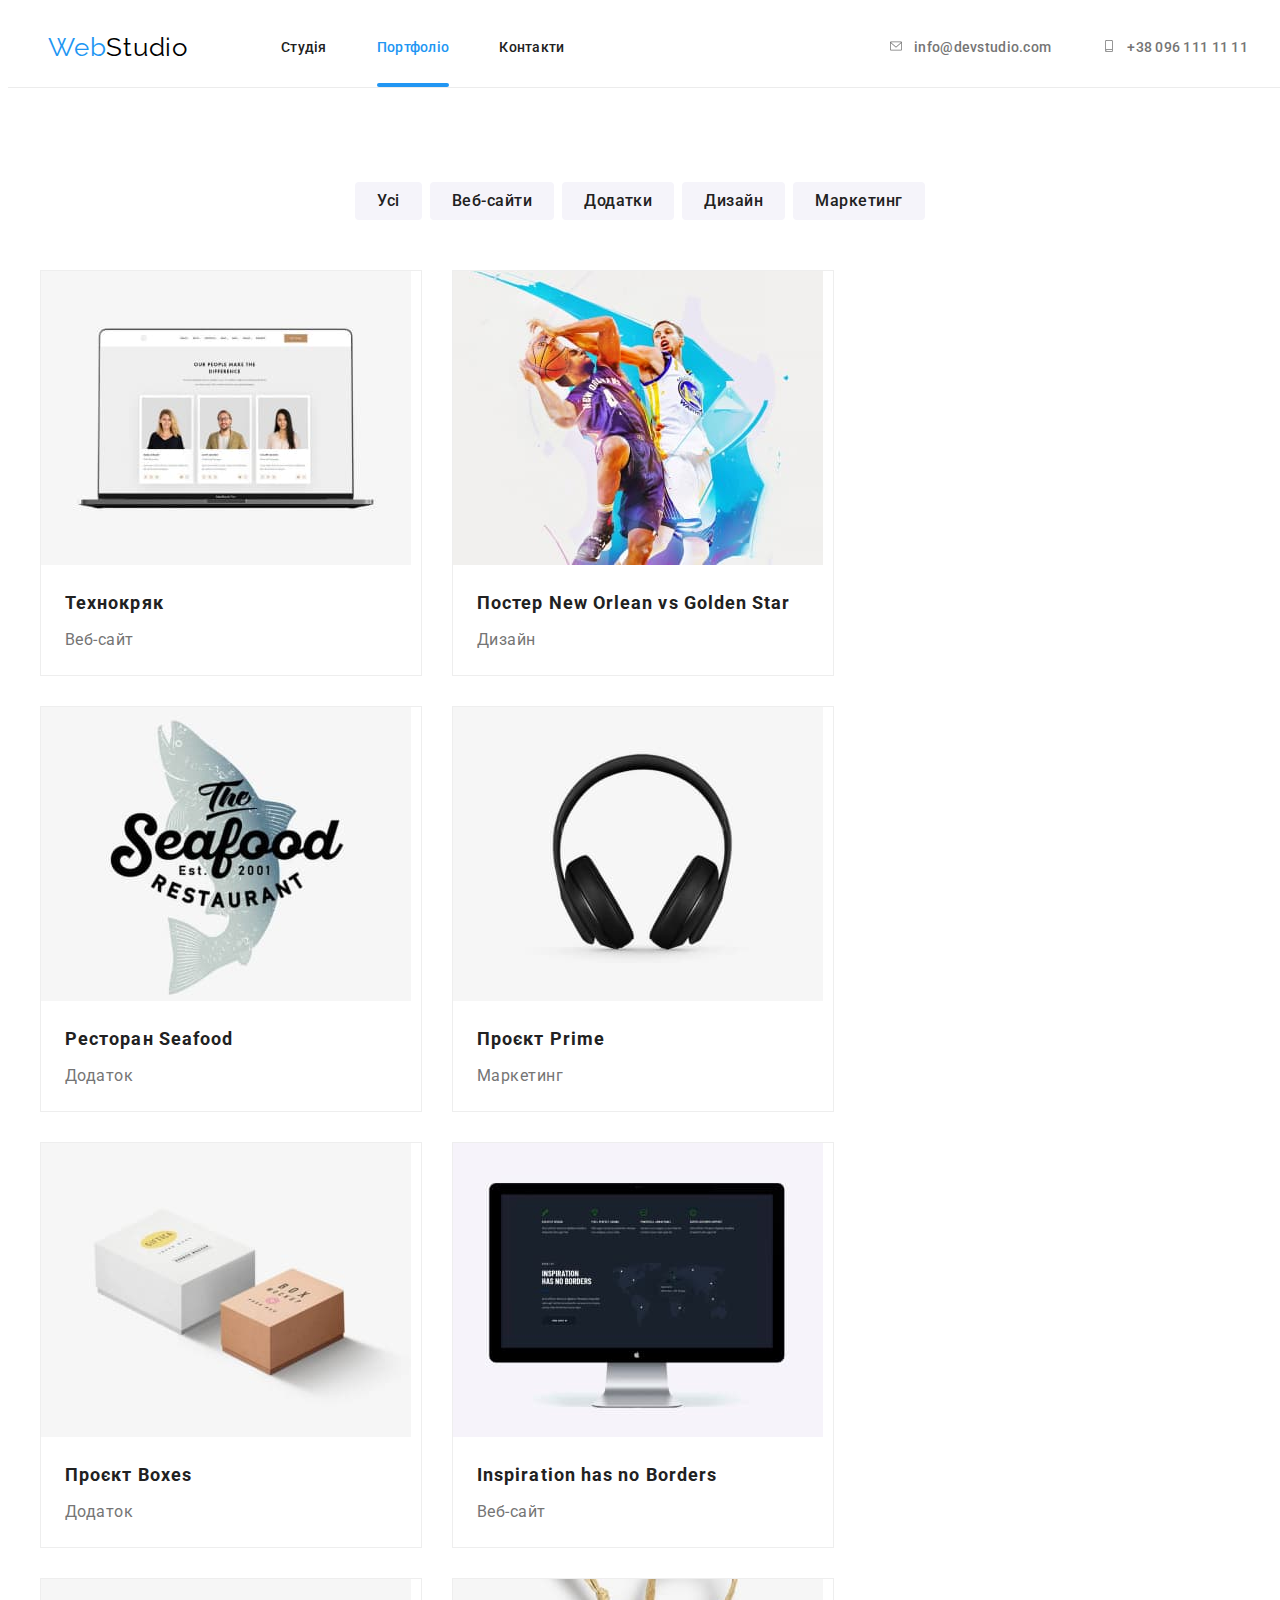
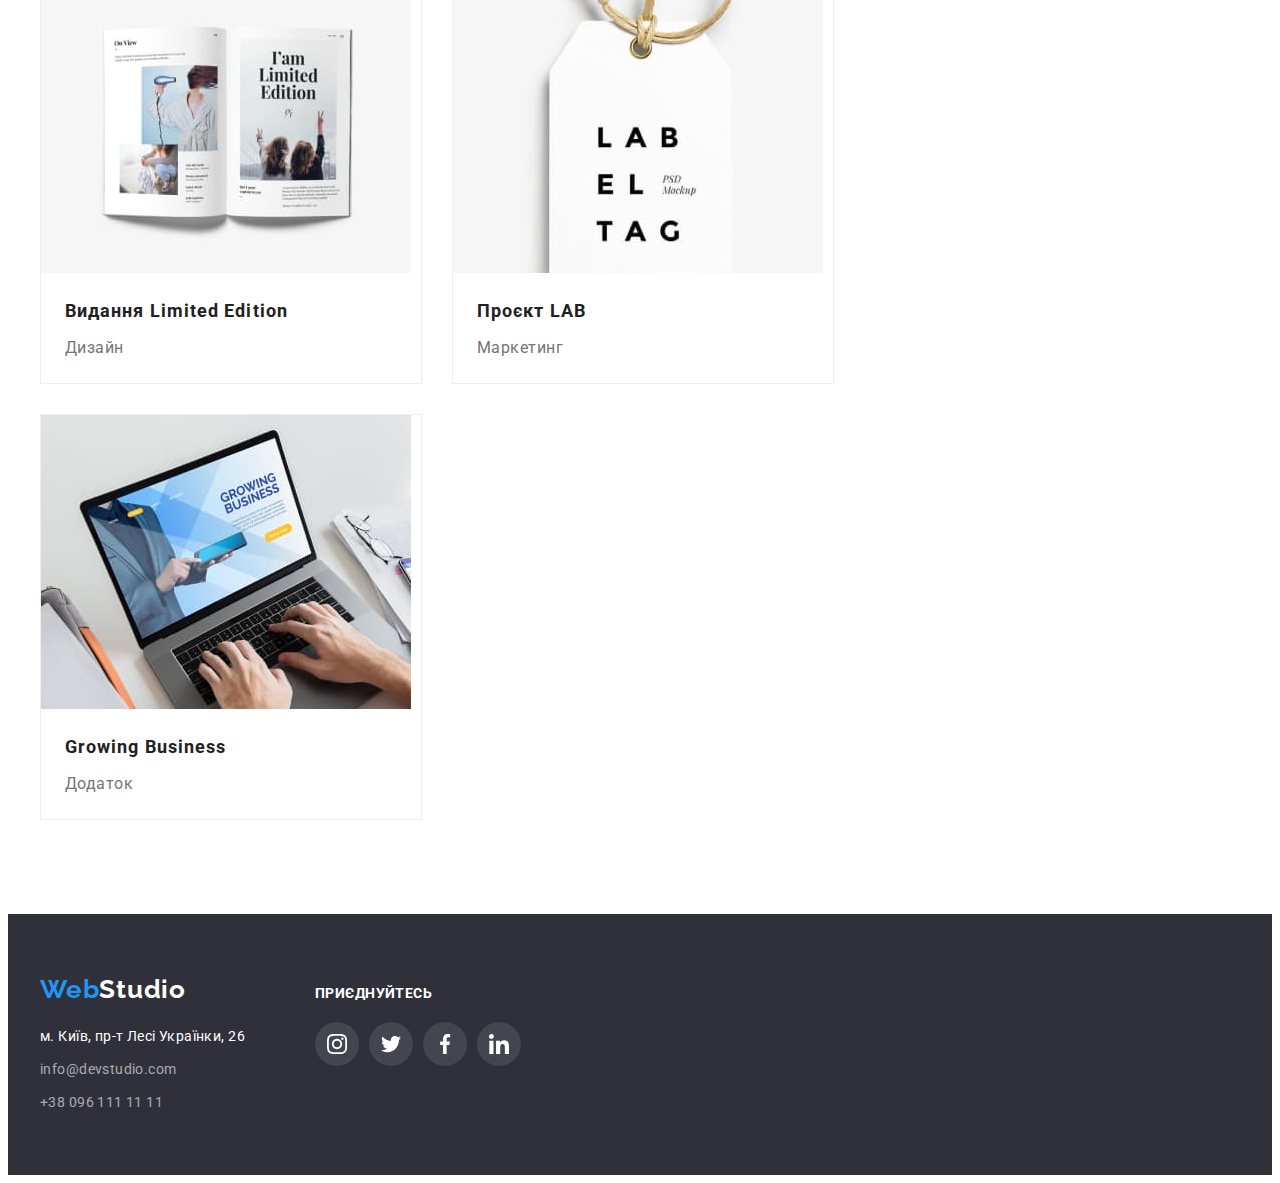
==== portfolio.html @ 9dd2e2a1 "add source" ====
<!DOCTYPE html>
<html lang="uk">

<head>
    <meta charset="UTF-8">
    <meta http-equiv="X-UA-Compatible" content="IE=edge">
    <meta name="viewport" content="width=device-width, initial-scale=1.0">
    <title>WebStudio</title>
    <link rel="preconnect" href="https://fonts.googleapis.com">
    <link rel="preconnect" href="https://fonts.gstatic.com" crossorigin>
    <link
        href="https://fonts.googleapis.com/css2?family=Raleway:wght@700;900&family=Roboto:wght@400;500;700;900&display=swap"
        rel="stylesheet">
    <link rel="stylesheet" href="https://cdnjs.cloudflare.com/ajax/libs/modern-normalize/1.1.0/modern-normalize.min.css"
        integrity="sha512-wpPYUAdjBVSE4KJnH1VR1HeZfpl1ub8YT/NKx4PuQ5NmX2tKuGu6U/JRp5y+Y8XG2tV+wKQpNHVUX03MfMFn9Q=="
        crossorigin="anonymous" referrerpolicy="no-referrer">
    <link rel="stylesheet" href="./css/styles.css">
</head>

<body>
    <header class="header">
        <div class="container header-container">
            <nav class="header-nav">
                <a class="header-logo" href="./index.html"><span class="web-logo">Web</span>Studio</a>
                <ul class="header-list">
                    <li class="header-item list">
                        <a class="header-link" href="./index.html">Студія</a>
                    </li>
                    <li class="header-item list">
                        <a class="header-link current" href="./portfolio.html">Портфоліо</a>
                    </li>
                    <li class="header-item list">
                        <a class="header-link" href="">Контакти</a>
                    </li>
                </ul>
            </nav>
            <ul class="header-list header-connect">
                <li class="header-item list">
                    <a class="header-contact" href="mailto:info@devstudio.com"><svg class="header-icon" width="16"
                            height="12">
                            <use href="./images/icons.svg#envelope"></use>
                        </svg>info@devstudio.com</a>
                </li>
                <li class="header-item list">
                    <a class="header-contact" href="tel:+380961111111"><svg class="header-icon" width="16" height="12">
                            <use href="./images/icons.svg#smartphone"></use>
                        </svg>+38 096 111 11 11</a>
                </li>
            </ul>
        </div>
    </header>
    <main class="main">
        <section class="filter section">
            <div class="container">
                <h1 class="galery-title">Галерея наших проектів</h1>
                <ul class="filter-list">
                    <li class="filter-item list">
                        <button class="filter-btn" type="button">Усі</button>
                    </li>
                    <li class="filter-item list">
                        <button class="filter-btn" type="button">Веб-сайти</button>
                    </li>
                    <li class="filter-item list">
                        <button class="filter-btn" type="button">Додатки</button>
                    </li>
                    <li class="filter-item list">
                        <button class="filter-btn" type="button">Дизайн</button>
                    </li>
                    <li class="filter-item list">
                        <button class="filter-btn" type="button">Маркетинг</button>
                    </li>
                </ul>
                <ul class="galery-list section-gap">
                    <li class="galery-item list">
                        <a href="" class="galary-link">
                            <div class="galary-text-wrap">
                                <img src="./images/tehno.jpg" alt="Сайт технокряк" width="370" height="294">
                                <p class="galery-text">
                                    Ресурс пропонує комплексні пропозиції з різним рівнем функціоналу та сервісів. Все
                                    це
                                    дозволить відвідувачу отримати
                                    вичерпні відомості про компанію чи приватну особу.
                                </p>
                            </div>
                            <div class="card-padding">
                                <h2 class="galery-card">Технокряк</h2>
                                <p class="galery-tittle">Веб-сайт</p>
                            </div>
                        </a>
                    </li>
                    <li class="galery-item list">
                        <a href="" class="galary-link">
                            <div class="galary-text-wrap">
                                <img src="./images/poster.jpg" alt="Дизайн постер" width="370" height="294">
                                <p class="galery-text">
                                    Ресурс пропонує комплексні пропозиції з різним рівнем функціоналу та сервісів. Все
                                    це
                                    дозволить відвідувачу отримати
                                    вичерпні відомості про компанію чи приватну особу.
                                </p>
                            </div>
                            <div class="card-padding">
                                <h2 class="galery-card">Постер New Orlean vs Golden Star</h2>
                                <p class="galery-tittle">Дизайн</p>
                            </div>
                        </a>
                    </li>
                    <li class="galery-item list">
                        <a href="" class="galary-link">
                            <div class="galary-text-wrap">
                                <img src="./images/restoran.jpg" alt="Додаток Ресторан" width="370" height="294">
                                <p class="galery-text">
                                    Ресурс пропонує комплексні пропозиції з різним рівнем функціоналу та сервісів. Все
                                    це
                                    дозволить відвідувачу отримати
                                    вичерпні відомості про компанію чи приватну особу.
                                </p>
                            </div>
                            <div class="card-padding">
                                <h2 class="galery-card">Ресторан Seafood</h2>
                                <p class="galery-tittle">Додаток</p>
                            </div>
                        </a>
                    </li>
                    <li class="galery-item list">
                        <a href="" class="galary-link">
                            <div class="galary-text-wrap">
                                <img src="./images/prime.jpg" alt="Маркетинг прайм" width="370" height="294">
                                <p class="galery-text">
                                    Ресурс пропонує комплексні пропозиції з різним рівнем функціоналу та сервісів. Все
                                    це
                                    дозволить відвідувачу отримати
                                    вичерпні відомості про компанію чи приватну особу.
                                </p>
                            </div>
                            <div class="card-padding">
                                <h2 class="galery-card">Проєкт Prime</h2>
                                <p class="galery-tittle">Маркетинг</p>
                            </div>
                        </a>
                    </li>
                    <li class="galery-item list">
                        <a href="" class="galary-link">
                            <div class="galary-text-wrap">
                                <img src="./images/boxes.jpg" alt="Додаток Бокс" width="370" height="294">
                                <p class="galery-text">
                                    Ресурс пропонує комплексні пропозиції з різним рівнем функціоналу та сервісів. Все
                                    це
                                    дозволить відвідувачу отримати
                                    вичерпні відомості про компанію чи приватну особу.
                                </p>
                            </div>
                            <div class="card-padding">
                                <h2 class="galery-card">Проєкт Boxes</h2>
                                <p class="galery-tittle">Додаток</p>
                            </div>
                        </a>
                    </li>
                    <li class="galery-item list">
                        <a href="" class="galary-link">
                            <div class="galary-text-wrap">
                                <img src="./images/inspiration.jpg" alt="Сайт без меж" width="370" height="294">
                                <p class="galery-text">
                                    Ресурс пропонує комплексні пропозиції з різним рівнем функціоналу та сервісів. Все
                                    це
                                    дозволить відвідувачу отримати
                                    вичерпні відомості про компанію чи приватну особу.
                                </p>
                            </div>
                            <div class="card-padding">
                                <h2 class="galery-card">Inspiration has no Borders</h2>
                                <p class="galery-tittle">Веб-сайт</p>
                            </div>
                        </a>
                    </li>
                    <li class="galery-item list">
                        <a href="" class="galary-link">
                            <div class="galary-text-wrap">
                                <img src="./images/limited.jpg" alt="Дизайн видання обмежена колекція" width="370"
                                    height="294">
                                <p class="galery-text">
                                    Ресурс пропонує комплексні пропозиції з різним рівнем функціоналу та сервісів. Все
                                    це
                                    дозволить відвідувачу отримати
                                    вичерпні відомості про компанію чи приватну особу.
                                </p>
                            </div>
                            <div class="card-padding">
                                <h2 class="galery-card">Видання Limited Edition</h2>
                                <p class="galery-tittle">Дизайн</p>
                            </div>
                        </a>
                    </li>
                    <li class="galery-item list">
                        <a href="" class="galary-link">
                            <div class="galary-text-wrap">
                                <img src="./images/lab.jpg" alt="Маркетинг прроекту ЛАБ" width="370" height="294">
                                <p class="galery-text">
                                    Ресурс пропонує комплексні пропозиції з різним рівнем функціоналу та сервісів. Все
                                    це
                                    дозволить відвідувачу отримати
                                    вичерпні відомості про компанію чи приватну особу.
                                </p>
                            </div>
                            <div class="card-padding">
                                <h2 class="galery-card">Проєкт LAB</h2>
                                <p class="galery-tittle">Маркетинг</p>
                            </div>
                        </a>
                    </li>
                    <li class="galery-item list">
                        <a href="" class="galary-link">
                            <div class="galary-text-wrap">
                                <img src="./images/business.jpg" alt="Бізнес додаток" width="370" height="294">
                                <p class="galery-text">
                                    Ресурс пропонує комплексні пропозиції з різним рівнем функціоналу та сервісів. Все
                                    це
                                    дозволить відвідувачу отримати
                                    вичерпні відомості про компанію чи приватну особу.
                                </p>
                            </div>
                            <div class="card-padding">
                                <h2 class="galery-card">Growing Business</h2>
                                <p class="galery-tittle">Додаток</p>
                            </div>
                        </a>
                    </li>
                </ul>
            </div>
        </section>
    </main>
    <footer class="footer">
        <div class="footer-container container">
            <div class="footer-adress-container">
                <a class="footer-logo" href="./index.html"><span class="web-logo">Web</span>Studio</a>
                <address class="footer-address">
                    <ul class="footer-list">
                        <li class="footer-item list">
                            <a class="footer-link" href="https://goo.gl/maps/CPtrU1FHBa2aNyZL9" target="_blank"
                                rel="noopener noreferrer nofollow">м. Київ, пр-т Лесі Українки, 26</a>
                        </li>
                        <li class="footer-item list">
                            <a class="footer-contact" href="mailto:info@devstudio.com">info@devstudio.com</a>
                        </li>
                        <li class="footer-item list">
                            <a class="footer-contact" href="tel:+380961111111">+38 096 111 11 11</a>
                        </li>
                    </ul>
                </address>
            </div>
            <div class="footer-social">
                <h3 class="footer-social-tittle">Приєднуйтесь</h3>
                <ul class="footer-social-list">
                    <li class="footer-social-item list">
                        <a class="footer-social-link" href="" target="_blank" rel="noopener noreferrer nofollow">
                            <svg class="footer-social-icon" width="20" height="20">
                                <use href="./images/icons.svg#instagram"></use>
                            </svg></a>
                    </li>
                    <li class="footer-social-item list">
                        <a class="footer-social-link" href="" target="_blank" rel="noopener noreferrer nofollow">
                            <svg class="footer-social-icon" width="20" height="20">
                                <use href="./images/icons.svg#twitter"></use>
                            </svg></a>
                    </li>
                    <li class="footer-social-item list">
                        <a class="footer-social-link" href="" target="_blank" rel="noopener noreferrer nofollow">
                            <svg class="footer-social-icon" width="20" height="20">
                                <use href="./images/icons.svg#facebook"></use>
                            </svg></a>
                    </li>
                    <li class="footer-social-item list">
                        <a class="footer-social-link" href="" target="_blank" rel="noopener noreferrer nofollow">
                            <svg class="footer-social-icon" width="20" height="20">
                                <use href="./images/icons.svg#linkedin"></use>
                            </svg></a>
                    </li>
                </ul>
            </div>
        </div>
    </footer>
</body>

</html>
---- css/styles.css ----
:root {
  --most-text-color: #757575;
  --tittle-text-color: #212121;
  --logo-color: #000000;
  --secondary-link-color: #2196f3;
  --bcgnd-hero-color: #2f303a;
  --main-hero-color: #ffffff;
  --bcgnd-team-color: #f5f4fa;
  --bcgnd-color: #ffffff;
  --logo-footer-color: #ffffff;
  --filter-secondary-color: #f5f4fa;
  --filter-border-color: #eeeeee;
  --svg-main-color: #afb1b8;
  --timing-function: cubic-bezier(0.4, 0, 0.2, 1);
  --time-delay: 250ms;
}

body {
  font-family: "Roboto", sans-serif;
  color: var(--most-text-color);
  background-color: var(--bcgnd-color);
  font-size: 14px;
}

/* Reset */
p,
h1,
h2,
h3,
h4,
h5,
h6 {
  margin: 0;
}
ul,
ol {
  margin: 0;
  padding-left: 0;
}
button {
  cursor: pointer;
}
address {
  font-style: normal;
}
img {
  display: block;
  max-width: 100%;
  height: auto;
}
.list {
  list-style: none;
}
/* Container */

.container {
  width: 1200px;
  padding-left: 15px;
  padding-right: 15px;
  margin: 0 auto;
}
/* Header */
.section-margin {
  margin-bottom: 94px;
}
.header {
  padding-top: 24px;
  padding-bottom: 24px;
  border-bottom: 1px solid #ececec;
  position: fixed;
  width: 100%;
  background-color: var(--bcgnd-color);
  z-index: 1;
}
.header-list {
  display: flex;
  gap: 50px;
}
.header-nav {
  display: flex;
  align-items: center;
}
.header-container {
  display: flex;
  align-items: center;
}

.header-connect {
  margin-left: auto;
  display: flex;
  align-items: center;
}
.header-link,
.header-contact {
  text-decoration: none;
  color: var(--tittle-text-color);
  font-weight: 500;
  line-height: 1.14;
  letter-spacing: 0.02em;
  position: relative;
  padding-bottom: 32px;
}
.header-link {
  color: var(--tittle-text-color);
  transition: color var(--time-delay) var(--timing-function);
}
.header-contact {
  color: var(--most-text-color);
  transition: color var(--time-delay) var(--timing-function);
}
.header-icon {
  margin-right: 10px;
  fill: currentColor;
}
.header-logo {
  text-decoration: none;
  font-family: "Raleway";
  font-size: 26px;
  line-height: 1.19;
  letter-spacing: 0.03em;
  color: var(--logo-color);
  margin-right: 93px;
}
.web-logo {
  color: var(--secondary-link-color);
}

.header-contact:hover,
.header-contact:focus {
  color: var(--secondary-link-color);
}
.header-link:hover,
.header-link:focus {
  color: var(--secondary-link-color);
}
.current {
  color: var(--secondary-link-color);
}
.current::before {
  content: "";
  display: block;
  width: 100%;
  height: 4px;
  border-radius: 2px;
  background-color: var(--secondary-link-color);
  position: absolute;
  bottom: 0px;
}

.header-contact::after,
.header-contact::after {
  content: "";
  display: block;
  width: 100%;
  height: 4px;
  border-radius: 2px;
  background-color: var(--secondary-link-color);
  position: absolute;
  bottom: 0px;
  transform: scaleX(0);
  transition: transform var(--time-delay) var(--timing-function);
}

.header-link::after,
.header-link::after {
  content: "";
  display: block;
  width: 100%;
  height: 4px;
  border-radius: 2px;
  background-color: var(--secondary-link-color);
  position: absolute;
  bottom: 0px;
  transform: scaleX(0);
  transition: transform var(--time-delay) var(--timing-function);
}

.header-contact:hover::after,
.header-contact:focus::after {
  transform: scaleX(1);
}
.header-link:hover::after,
.header-link:focus::after {
  transform: scaleX(1);
}

/* Main */
.main {
  padding-top: 80px;
}
/* Hero sections */
.section {
  padding-top: 94px;
  padding-bottom: 94px;
}
.hero {
  background-color: #c4c4c4;
  color: var(--main-hero-color);
  padding-top: 200px;
  padding-bottom: 200px;
}
.overlay {
  max-width: 1600px;
  height: 600px;
  margin-left: auto;
  margin-right: auto;
  background-image: linear-gradient(
      rgba(47, 48, 58, 0.4),
      rgba(47, 48, 58, 0.4)
    ),
    url("../images/hero.jpg");
  background-repeat: no-repeat;
  background-size: cover;
  background-position: center;
}
.hero-title {
  width: 696px;
  font-weight: 900;
  font-size: 44px;
  line-height: 1.36;
  text-align: center;
  letter-spacing: 0.06em;
  text-transform: uppercase;
  margin-right: auto;
  margin-bottom: 30px;
  margin-left: auto;
}
.hero-btn {
  color: var(--main-hero-color);
  background-color: var(--secondary-link-color);
  font-family: inherit;
  font-weight: 700;
  font-size: 16px;
  line-height: 1.88;
  letter-spacing: 0.06em;
  box-shadow: 0px 4px 4px rgba(0, 0, 0, 0.15);
  border-radius: 4px;
  border: none;
  width: 216px;
  height: 50px;
  text-align: center;
  margin: 0 auto;
  display: block;
}
/* Features sections */
.section-gap {
  display: flex;
  gap: 30px;
}
.features-main-title {
  position: absolute;
  white-space: nowrap;
  width: 1px;
  height: 1px;
  overflow: hidden;
  border: 0;
  padding: 0;
  clip: rect(0 0 0 0);
  clip-path: inset(50%);
  margin: -1px;
}
.features-icon {
  display: flex;
  width: 270px;
  height: 120px;
  background-color: #f5f4fa;
  border-radius: 4px;
  margin-bottom: 30px;
  align-items: center;
  justify-content: center;
}

.features-item {
  width: 270px;
}
.features-title {
  font-size: 14px;
  line-height: 1.14;
  letter-spacing: 0.03em;
  text-transform: uppercase;
  color: var(--tittle-text-color);
  margin-bottom: 10px;
}
.features-text {
  line-height: 1.71;
  letter-spacing: 0.03em;
}
.features {
  padding-bottom: 0;
}
/* Development sections */
.development-item {
  position: relative;
}
.development-tittle {
  padding-top: 27px;
  padding-bottom: 27px;
  font-size: 14px;
  line-height: 1.14;
  letter-spacing: 0.03em;
  text-transform: uppercase;
  color: var(--bcgnd-color);
  text-align: center;
}
.development-wrapper {
  position: absolute;
  bottom: 0;
  width: 370px;
  height: 70px;
  background-color: rgba(47, 48, 58, 0.8);
}
.section-title {
  margin-bottom: 50px;
  font-size: 36px;
  line-height: 1.17;
  text-align: center;
  letter-spacing: 0.03em;
  color: var(--tittle-text-color);
}

/* Team sections */

.team {
  background-color: var(--bcgnd-team-color);
}
.team-img {
  margin-bottom: 30px;
}
.team-item {
  background-color: var(--bcgnd-color);
  box-shadow: 0px 1px 3px rgba(0, 0, 0, 0.12), 0px 1px 1px rgba(0, 0, 0, 0.14),
    0px 2px 1px rgba(0, 0, 0, 0.2);
  border-radius: 0px 0px 4px 4px;
  padding-bottom: 30px;
}
.team-name {
  font-weight: 500;
  font-size: 16px;
  line-height: 1.19;
  text-align: center;
  letter-spacing: 0.03em;
  color: var(--tittle-text-color);
  margin-bottom: 10px;
}
.team-text {
  font-size: 16px;
  line-height: 1.19;
  text-align: center;
  letter-spacing: 0.03em;
  margin-bottom: 16px;
}
.team-social-list {
  display: flex;
  align-items: center;
  width: 206px;
  gap: 10px;
  margin: 0 auto;
}

.team-social-item {
  width: 44px;
  height: 44px;
}
.team-social-link {
  border-radius: 50%;
  width: 100%;
  height: 100%;
  display: flex;
  align-items: center;
  justify-content: center;
  color: var(--svg-main-color);
  transition: background-color var(--time-delay) var(--timing-function),
    color var(--time-delay) var(--timing-function);
}
.team-social-icon {
  fill: currentColor;
}
.team-social-link:hover,
.team-social-link:focus {
  background-color: var(--secondary-link-color);
  color: var(--bcgnd-color);
}

/* Clients */

.clients-link {
  width: 100%;
  height: 100%;
  display: flex;
  align-items: center;
  justify-content: center;
  color: var(--svg-main-color);
  border: 1px solid #afb1b8;
  border-radius: 4px;
  transition: color var(--time-delay) var(--timing-function),
    border var(--time-delay) var(--timing-function);
}
.clients-icon {
  fill: currentColor;
}
.clients-link:hover,
.clients-link:focus {
  color: var(--secondary-link-color);
  border: 1px solid var(--secondary-link-color);
}
.clients-item {
  width: calc((100% - 150px) / 6);
  height: 92px;
}

/* Footer */
.footer {
  background-color: var(--bcgnd-hero-color);
  padding-top: 60px;
  padding-bottom: 60px;
}

.footer-logo {
  text-decoration: none;
  font-family: "Raleway";
  font-weight: 700;
  font-size: 26px;
  line-height: 1.19;
  letter-spacing: 0.03em;
  color: var(--logo-footer-color);
  margin-bottom: 20px;
  display: block;
}
.footer-item:not(:last-child) {
  margin-bottom: 9px;
}
.footer-link,
.footer-contact {
  text-decoration: none;
  line-height: 1.71;
  letter-spacing: 0.03em;
}
.footer-link {
  color: var(--main-hero-color);
}
.footer-contact {
  color: rgba(255, 255, 255, 0.6);
  transition: color var(--time-delay) var(--timing-function);
}
.footer-contact:hover,
.footer-contact:focus {
  color: var(--secondary-link-color);
}
.footer-container {
  display: flex;
  align-items: baseline;
}
.footer-adress-container {
  margin-right: 70px;
}

.footer-social-list {
  display: flex;
  align-items: center;
  width: 206px;
  gap: 10px;
  margin: 0 auto;
}

.footer-social-item {
  width: 44px;
  height: 44px;
}
.footer-social-link {
  border-radius: 50%;
  width: 100%;
  height: 100%;
  display: flex;
  align-items: center;
  justify-content: center;
  background-color: rgba(255, 255, 255, 0.1);
  transition: background-color var(--time-delay) var(--timing-function);
}
.footer-social-link:hover,
.footer-social-link:focus {
  background-color: var(--secondary-link-color);
}
.footer-social-icon {
  fill: var(--bcgnd-color);
}
.footer-social-tittle {
  font-size: 14px;
  line-height: 1.14;
  letter-spacing: 0.03em;
  text-transform: uppercase;
  color: var(--bcgnd-color);
  margin-bottom: 20px;
}

/* Modal window */

.backdrop {
  position: fixed;
  top: 0;
  width: 100%;
  height: 100%;
  background-color: rgba(0, 0, 0, 0.2);
  transition: opacity var(--time-delay) var(--timing-function),
    visibility var(--time-delay) var(--timing-function);
  z-index: 2;
}

.modal {
  width: 528px;
  min-height: 581px;
  background-color: var(--bcgnd-color);
  box-shadow: 0px 1px 3px rgba(0, 0, 0, 0.12), 0px 1px 1px rgba(0, 0, 0, 0.14),
    0px 2px 1px rgba(0, 0, 0, 0.2);
  border-radius: 4px;
  position: absolute;
  top: 50%;
  left: 50%;
  transform: translate(-50%, -50%);
  transition: transform var(--time-delay) var(--timing-function);
}

.backdrop.is-hidden .modal {
  transform: translate(-50%, -50%) scaley(0) rotate(-180deg);
}
.modal-close {
  position: absolute;
  top: 8px;
  right: 8px;
  width: 30px;
  height: 30px;
  background-color: transparent;
  border-radius: 50%;
  border: 1px solid rgba(0, 0, 0, 0.1);
  display: flex;
  justify-content: center;
  align-items: center;
  fill: var(--logo-color);
  transition: fill var(--time-delay) var(--timing-function);
}
.modal-close:hover,
.modal-close:focus {
  fill: var(--secondary-link-color);
}
.backdrop.is-hidden {
  opacity: 0;
  pointer-events: none;
  visibility: hidden;
}

/* Portfolio */
.filter-list {
  display: flex;
  margin-bottom: 50px;
  gap: 8px;
  justify-content: center;
}

.filter-btn {
  font-family: inherit;
  font-weight: 500;
  font-size: 16px;
  line-height: 1.62;
  text-align: center;
  letter-spacing: 0.03em;
  color: var(--tittle-text-color);
  background-color: var(--filter-secondary-color);
  border-radius: 4px;
  border: none;
  cursor: pointer;
  padding: 6px 22px;
  transition: color var(--time-delay) var(--timing-function),
    background-color var(--time-delay) var(--timing-function),
    box-shadow var(--time-delay) var(--timing-function);
}
.filter-btn:focus,
.filter-btn:hover {
  color: var(--main-hero-color);
  background-color: var(--secondary-link-color);
  box-shadow: 0px 3px 1px rgba(0, 0, 0, 0.1), 0px 1px 2px rgba(0, 0, 0, 0.08),
    0px 2px 2px rgba(0, 0, 0, 0.12);
  border-radius: 4px;
  border: none;
}

.galery-title {
  position: absolute;
  white-space: nowrap;
  width: 1px;
  height: 1px;
  overflow: hidden;
  border: 0;
  padding: 0;
  clip: rect(0 0 0 0);
  clip-path: inset(50%);
  margin: -1px;
}
.galery-list {
  flex-wrap: wrap;
}
.card-padding {
  padding: 20px 24px;
}
.galery-item {
  width: calc((100% - 60px) / 3);
  border: 1px solid var(--filter-border-color);
}
.galery-card {
  font-size: 18px;
  line-height: 2;
  letter-spacing: 0.06em;
  color: var(--tittle-text-color);
  margin-bottom: 4px;
}
.galery-tittle {
  font-size: 16px;
  line-height: 1.88;
  letter-spacing: 0.03em;
  color: var(--most-text-color);
}

.galary-link {
  text-decoration: none;
  display: block;
  transition: box-shadow var(--time-delay) var(--timing-function);
}

.galary-link:hover,
.galary-link:focus {
  box-shadow: 0px 1px 1px rgba(0, 0, 0, 0.12), 0px 4px 4px rgba(0, 0, 0, 0.06),
    1px 4px 6px rgba(0, 0, 0, 0.16);
}

.galery-text {
  position: absolute;
  top: 0;
  padding: 63px 24px;
  font-size: 18px;
  line-height: 1.56;
  letter-spacing: 0.03em;
  color: var(--main-hero-color);
  background-color: rgba(33, 150, 243, 0.9);
  height: 100%;
  transform: translateY(105%);
  transition: transform var(--time-delay) var(--timing-function);
}
.galery-item:hover .galery-text,
.galery-item:focus .galery-text {
  transform: translateY(0);
}
.galary-text-wrap {
  position: relative;
  overflow: hidden;
}
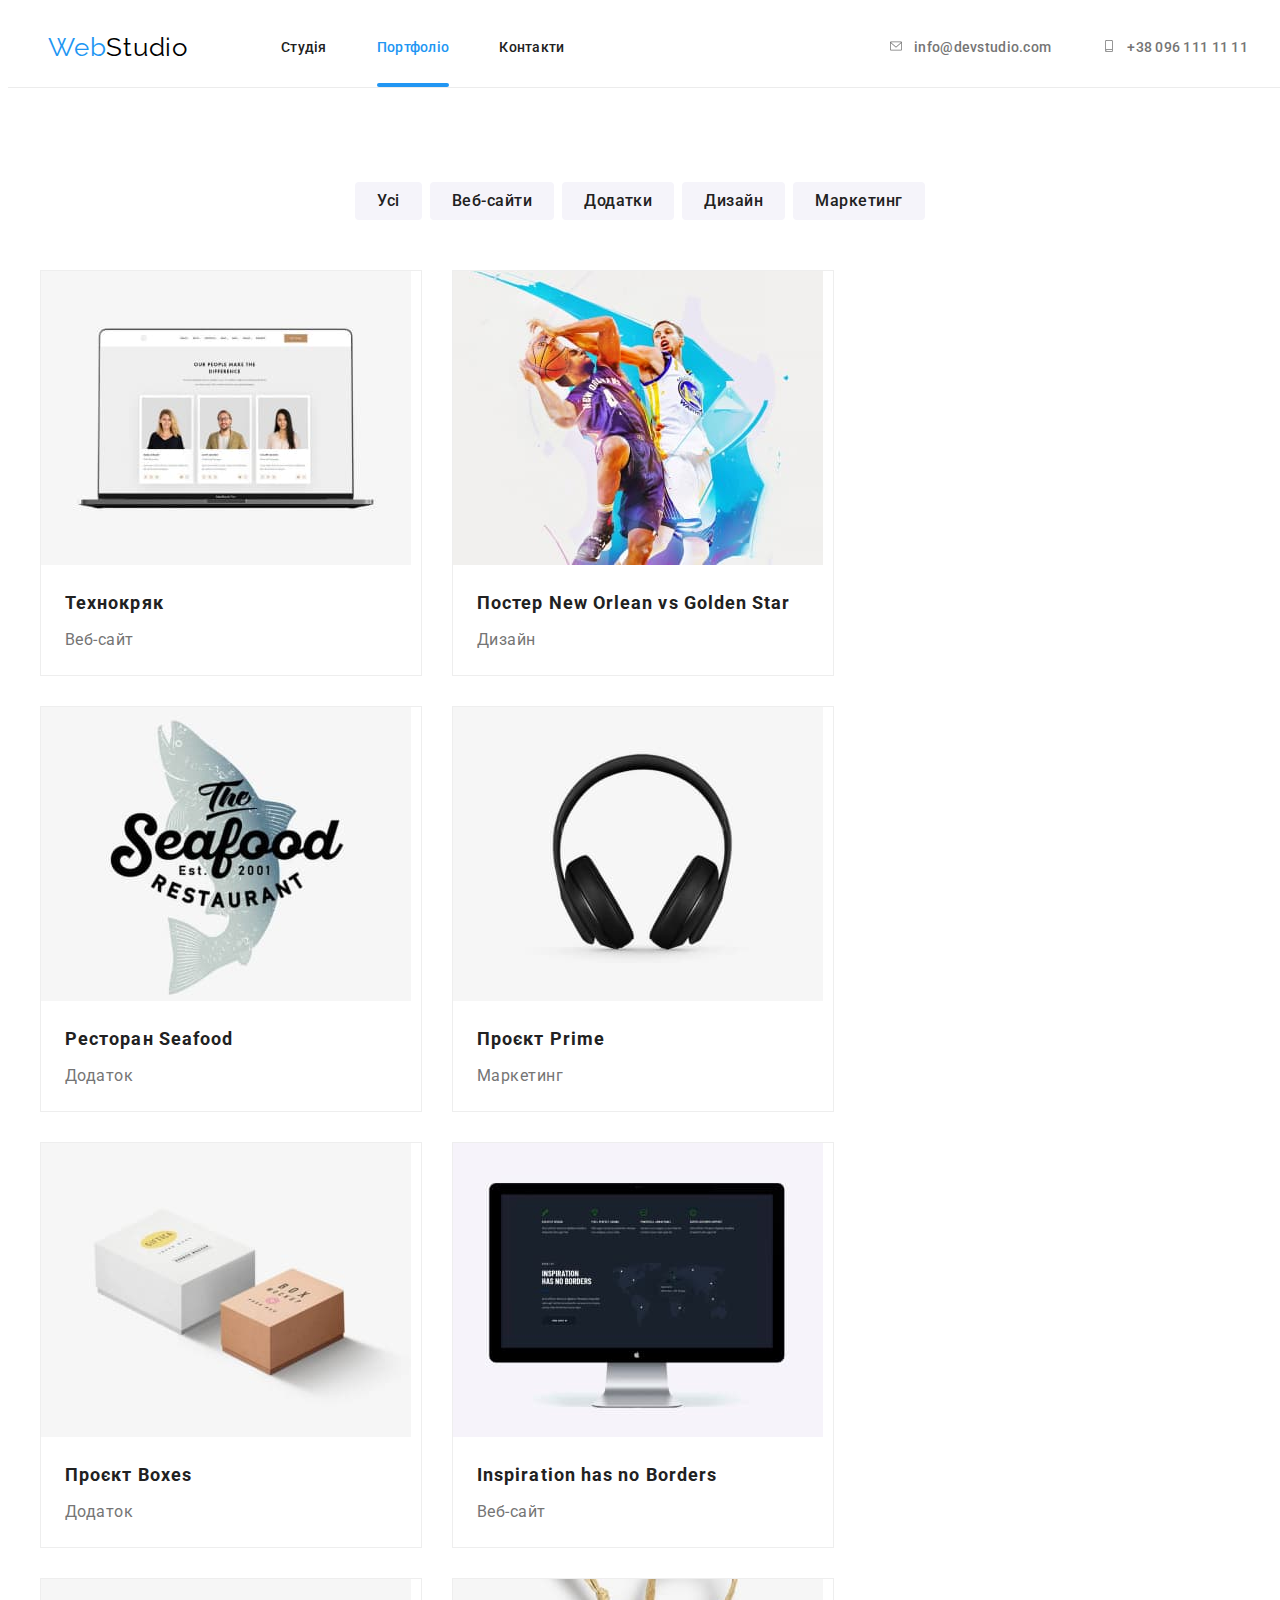
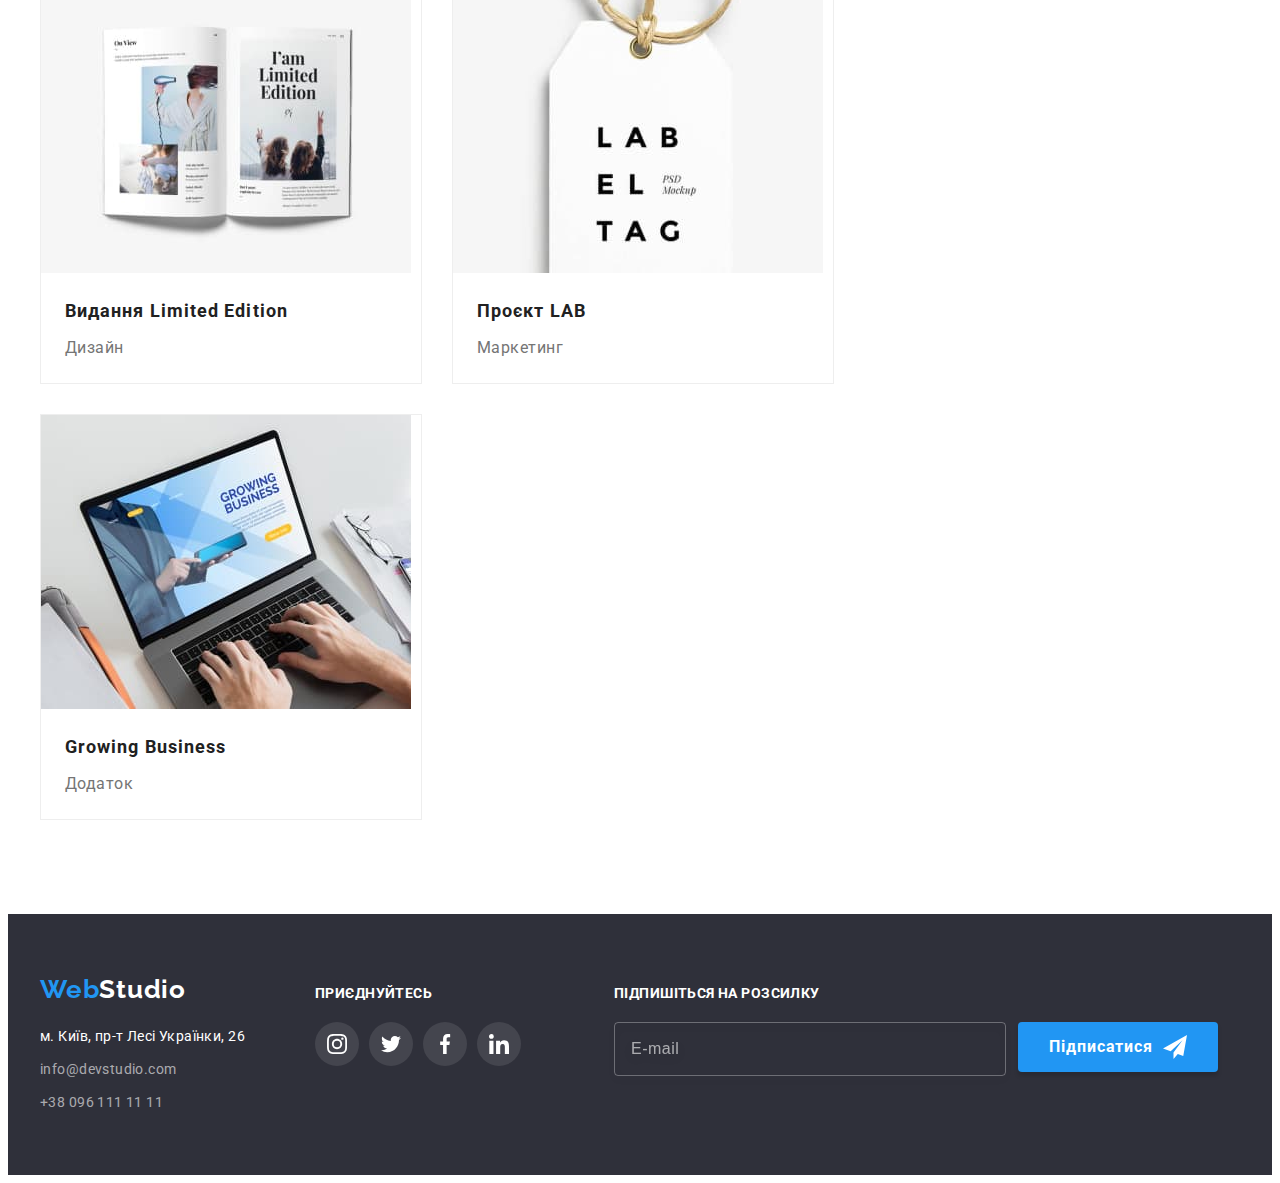
==== commit af54a22d: "add modal input" ====
--- a/portfolio.html
+++ b/portfolio.html
@@ -277,6 +277,18 @@
                     </li>
                 </ul>
             </div>
+            <div class="footer-subscribe">
+                <h3 class="footer-social-tittle">Підпишіться на розсилку</h3>
+                <form class="footer-subscribe-form">
+                    <input name="subscribe-email" type="email" class="footer-subscribe-input" placeholder="E-mail"
+                        required>
+                    <button class="subscribe-btn" type="submit" data-modal-open><span
+                            class="subscribe-btn-text">Підписатися</span><svg class="footer-subscribe-icon" width="24"
+                            height="24">
+                            <use href="./images/icons.svg#icon-send"></use>
+                        </svg></button>
+                </form>
+            </div>
         </div>
     </footer>
 </body>
--- a/css/styles.css
+++ b/css/styles.css
@@ -491,6 +491,59 @@
   color: var(--bcgnd-color);
   margin-bottom: 20px;
 }
+.footer-social {
+  margin-right: 93px;
+}
+
+.footer-subscribe-form {
+  display: flex;
+  gap: 12px;
+}
+
+.subscribe-btn {
+  color: var(--main-hero-color);
+  background-color: var(--secondary-link-color);
+  font-family: inherit;
+  font-weight: 700;
+  font-size: 16px;
+  line-height: 1.88;
+  letter-spacing: 0.06em;
+  box-shadow: 0px 4px 4px rgba(0, 0, 0, 0.15);
+  border-radius: 4px;
+  border: none;
+  width: 200px;
+  height: 50px;
+  text-align: center;
+  margin: 0 auto;
+  display: flex;
+  gap: 10px;
+  justify-content: center;
+  align-items: center;
+  padding: 13px 28px;
+}
+
+.footer-subscribe-input {
+  width: 358px;
+  height: 50px;
+  background-color: transparent;
+  border: 1px solid rgba(255, 255, 255, 0.3);
+  filter: drop-shadow(0px 4px 4px rgba(0, 0, 0, 0.15));
+  border-radius: 4px;
+  padding-left: 16px;
+  padding-right: 16px;
+  font-size: 16px;
+  line-height: 1.25;
+  letter-spacing: 0.03em;
+  color: rgba(255, 255, 255, 0.6);
+  outline: transparent;
+}
+
+.footer-subscribe-input::placeholder {
+  font-size: 16px;
+  line-height: 1.25;
+  letter-spacing: 0.03em;
+  color: rgba(255, 255, 255, 0.6);
+}
 
 /* Modal window */
 
@@ -517,6 +570,7 @@
   left: 50%;
   transform: translate(-50%, -50%);
   transition: transform var(--time-delay) var(--timing-function);
+  padding: 40px;
 }
 
 .backdrop.is-hidden .modal {
@@ -547,7 +601,89 @@
   visibility: hidden;
 }
 
+.modal-tittle {
+  font-weight: 700;
+  font-size: 20px;
+  line-height: 1.15;
+  text-align: center;
+  letter-spacing: 0.03em;
+  color: var(--tittle-text-color);
+  margin-bottom: 12px;
+}
+
+.modal-form {
+  margin-bottom: 20px;
+}
+.input-label {
+  display: block;
+  margin-bottom: 4px;
+  font-size: 12px;
+  line-height: 1.17;
+  letter-spacing: 0.01em;
+  color: var(--most-text-color);
+}
+.modal-input {
+  margin-bottom: 10px;
+  width: 100%;
+  height: 40px;
+  border: 1px solid rgba(33, 33, 33, 0.2);
+  border-radius: 4px;
+  padding-left: 42px;
+  outline: transparent;
+  transition: border-color var(--time-delay) var(--timing-function);
+}
+
+.modal-input:focus {
+  border-color: var(--secondary-link-color);
+}
+
+.modal-input:focus + .modal-input-icon {
+  fill: var(--secondary-link-color);
+}
+
+.modal-input-wrap {
+  position: relative;
+}
+.modal-input-icon {
+  position: absolute;
+  left: 12px;
+  top: 50%;
+  transform: translateY(-75%);
+  fill: var(--tittle-text-color);
+  transition: fill var(--time-delay) var(--timing-function);
+}
+.modal-comm {
+  width: 100%;
+  height: 120px;
+  resize: none;
+  border: 1px solid rgba(33, 33, 33, 0.2);
+  border-radius: 4px;
+  padding: 12px 16px;
+  outline: transparent;
+  transition: border-color var(--time-delay) var(--timing-function);
+}
+.modal-comm::placeholder {
+  font-size: 12px;
+  line-height: 1.17;
+  letter-spacing: 0.01em;
+  color: rgba(117, 117, 117, 0.5);
+}
+.modal-comm:focus {
+  border-color: var(--secondary-link-color);
+}
+.modal-rules {
+  font-size: 14px;
+  line-height: 1.71;
+  letter-spacing: 0.03em;
+  color: var(--most-text-color);
+  text-align: center;
+}
+.rules-link {
+  color: var(--secondary-link-color);
+}
+
 /* Portfolio */
+
 .filter-list {
   display: flex;
   margin-bottom: 50px;
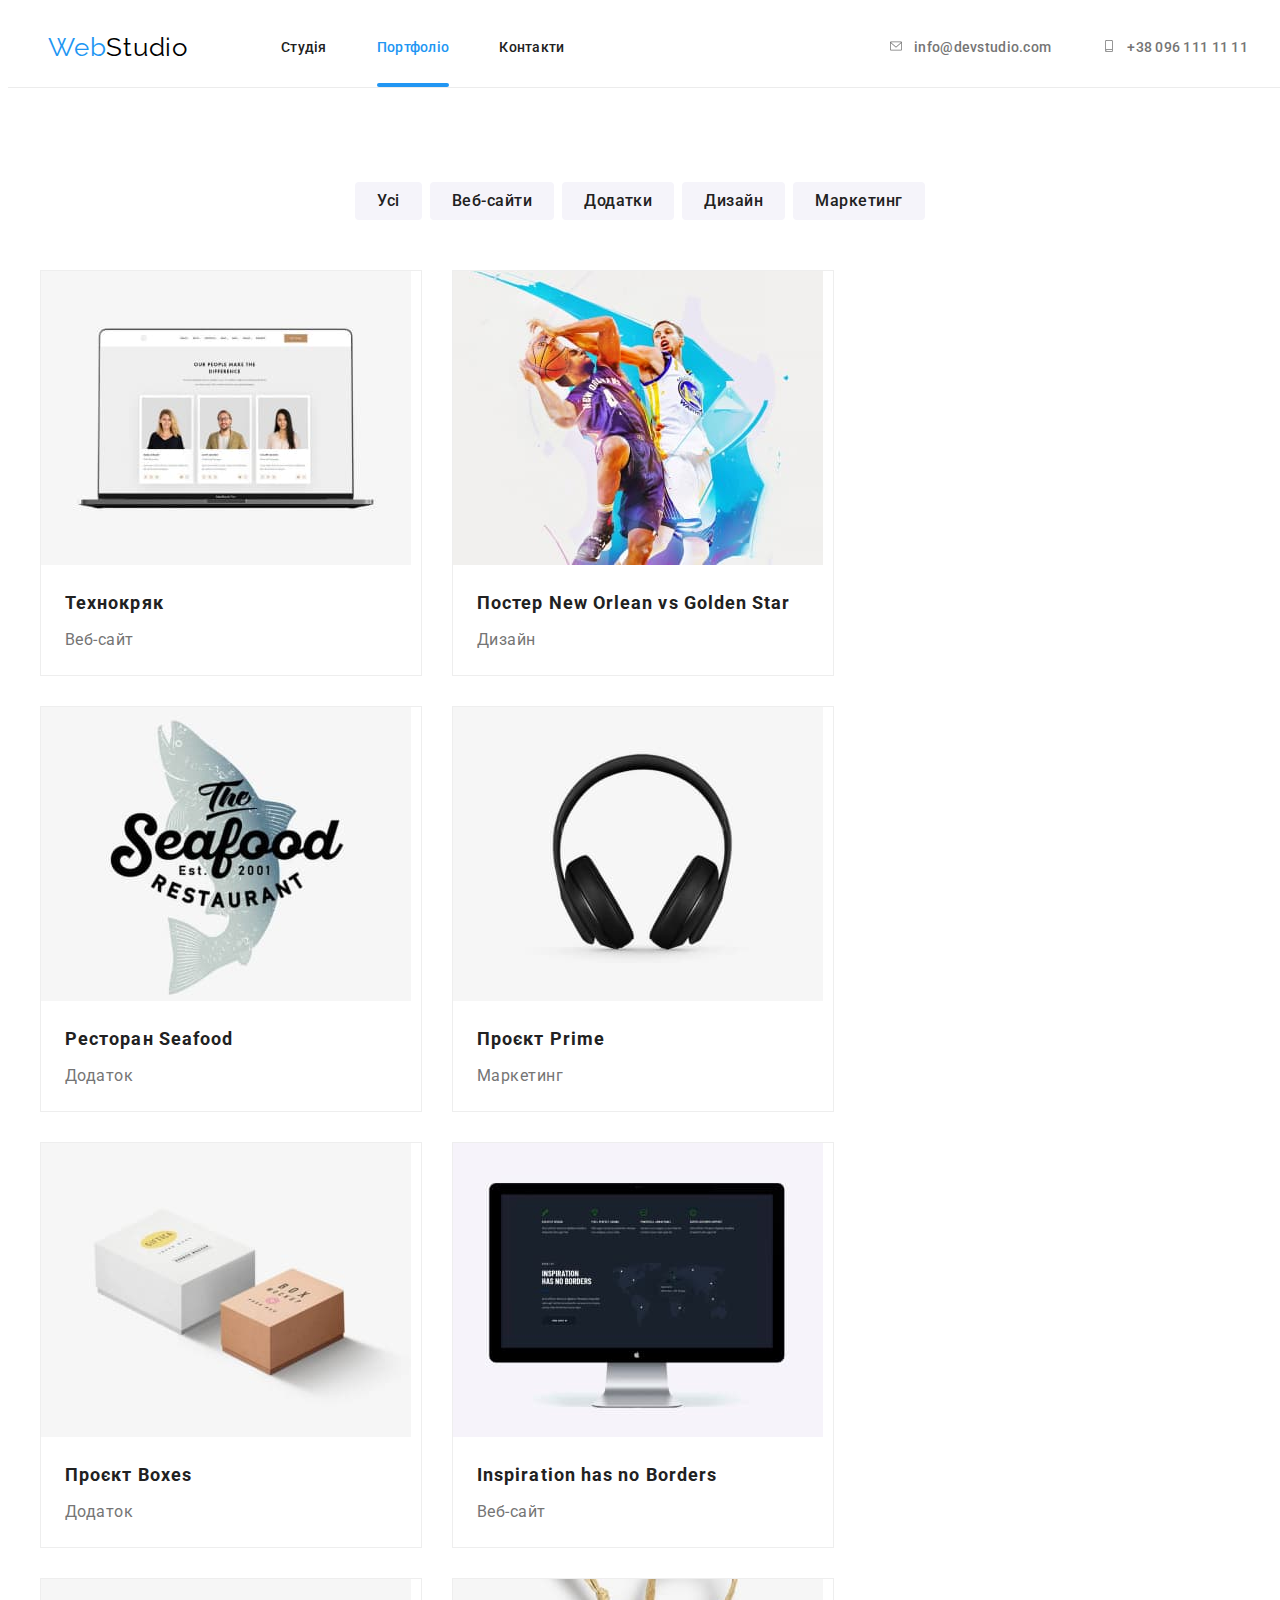
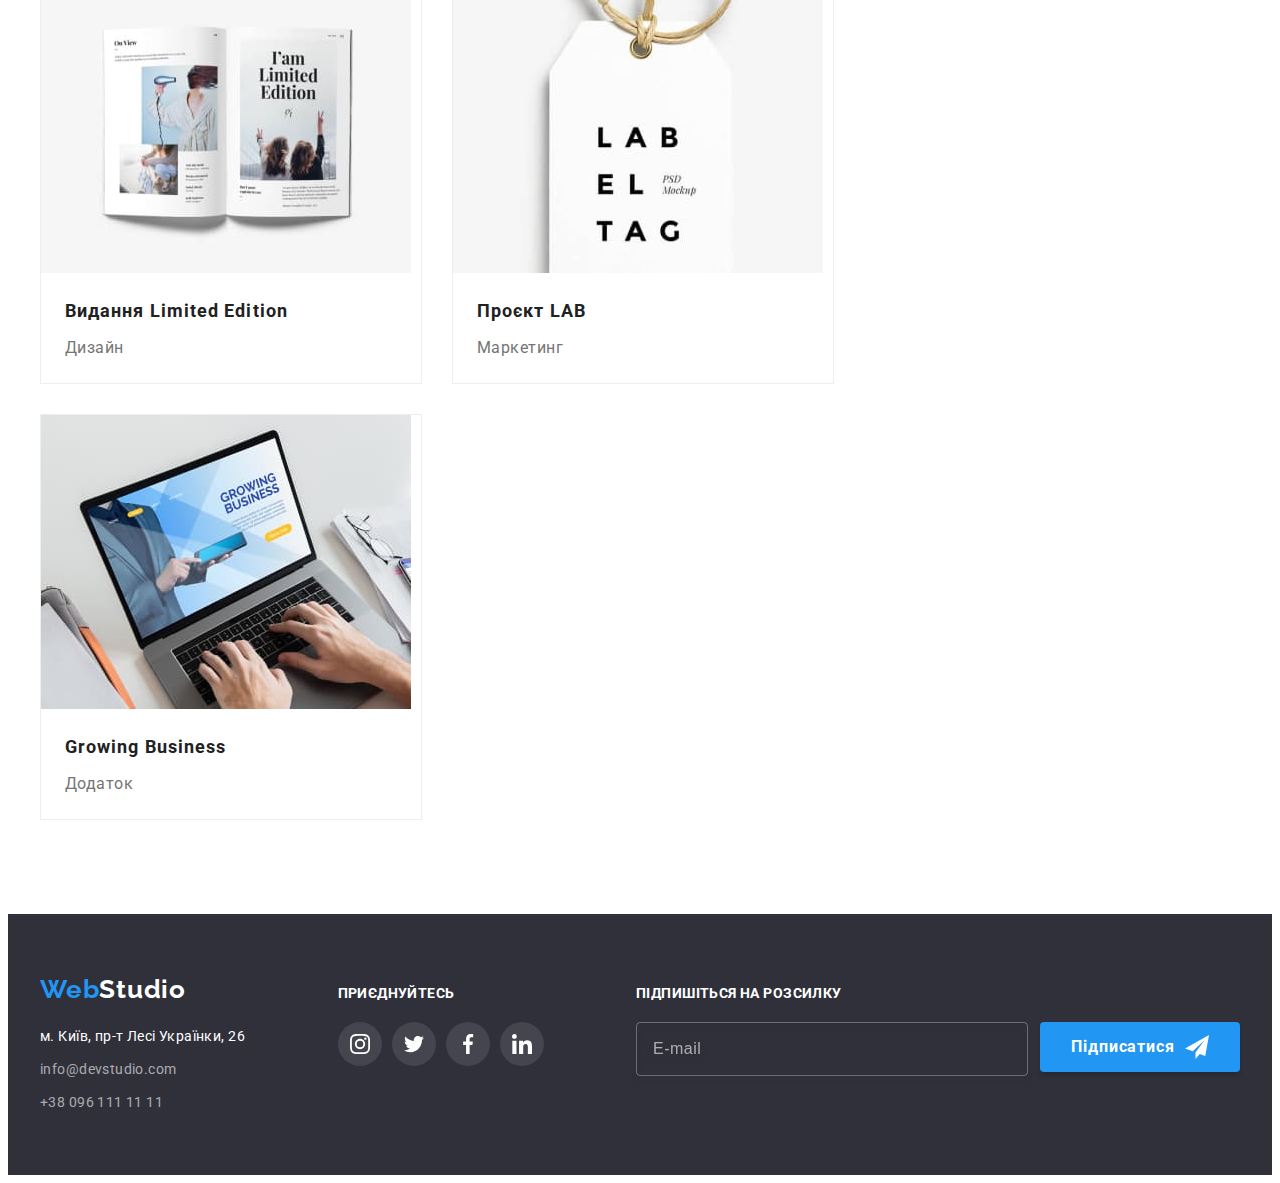
==== commit 3280a91e: "add scss" ====
--- a/portfolio.html
+++ b/portfolio.html
@@ -14,7 +14,7 @@
     <link rel="stylesheet" href="https://cdnjs.cloudflare.com/ajax/libs/modern-normalize/1.1.0/modern-normalize.min.css"
         integrity="sha512-wpPYUAdjBVSE4KJnH1VR1HeZfpl1ub8YT/NKx4PuQ5NmX2tKuGu6U/JRp5y+Y8XG2tV+wKQpNHVUX03MfMFn9Q=="
         crossorigin="anonymous" referrerpolicy="no-referrer">
-    <link rel="stylesheet" href="./css/styles.css">
+    <link rel="stylesheet" href="./css/main.min.css">
 </head>
 
 <body>
@@ -72,8 +72,8 @@
                 </ul>
                 <ul class="galery-list section-gap">
                     <li class="galery-item list">
-                        <a href="" class="galary-link">
-                            <div class="galary-text-wrap">
+                        <a href="" class="galery-link">
+                            <div class="galery-text-wrap">
                                 <img src="./images/tehno.jpg" alt="Сайт технокряк" width="370" height="294">
                                 <p class="galery-text">
                                     Ресурс пропонує комплексні пропозиції з різним рівнем функціоналу та сервісів. Все
@@ -84,13 +84,13 @@
                             </div>
                             <div class="card-padding">
                                 <h2 class="galery-card">Технокряк</h2>
-                                <p class="galery-tittle">Веб-сайт</p>
-                            </div>
-                        </a>
-                    </li>
-                    <li class="galery-item list">
-                        <a href="" class="galary-link">
-                            <div class="galary-text-wrap">
+                                <p class="galery-article">Веб-сайт</p>
+                            </div>
+                        </a>
+                    </li>
+                    <li class="galery-item list">
+                        <a href="" class="galery-link">
+                            <div class="galery-text-wrap">
                                 <img src="./images/poster.jpg" alt="Дизайн постер" width="370" height="294">
                                 <p class="galery-text">
                                     Ресурс пропонує комплексні пропозиції з різним рівнем функціоналу та сервісів. Все
@@ -101,13 +101,13 @@
                             </div>
                             <div class="card-padding">
                                 <h2 class="galery-card">Постер New Orlean vs Golden Star</h2>
-                                <p class="galery-tittle">Дизайн</p>
-                            </div>
-                        </a>
-                    </li>
-                    <li class="galery-item list">
-                        <a href="" class="galary-link">
-                            <div class="galary-text-wrap">
+                                <p class="galery-article">Дизайн</p>
+                            </div>
+                        </a>
+                    </li>
+                    <li class="galery-item list">
+                        <a href="" class="galery-link">
+                            <div class="galery-text-wrap">
                                 <img src="./images/restoran.jpg" alt="Додаток Ресторан" width="370" height="294">
                                 <p class="galery-text">
                                     Ресурс пропонує комплексні пропозиції з різним рівнем функціоналу та сервісів. Все
@@ -118,13 +118,13 @@
                             </div>
                             <div class="card-padding">
                                 <h2 class="galery-card">Ресторан Seafood</h2>
-                                <p class="galery-tittle">Додаток</p>
-                            </div>
-                        </a>
-                    </li>
-                    <li class="galery-item list">
-                        <a href="" class="galary-link">
-                            <div class="galary-text-wrap">
+                                <p class="galery-article">Додаток</p>
+                            </div>
+                        </a>
+                    </li>
+                    <li class="galery-item list">
+                        <a href="" class="galery-link">
+                            <div class="galery-text-wrap">
                                 <img src="./images/prime.jpg" alt="Маркетинг прайм" width="370" height="294">
                                 <p class="galery-text">
                                     Ресурс пропонує комплексні пропозиції з різним рівнем функціоналу та сервісів. Все
@@ -135,13 +135,13 @@
                             </div>
                             <div class="card-padding">
                                 <h2 class="galery-card">Проєкт Prime</h2>
-                                <p class="galery-tittle">Маркетинг</p>
-                            </div>
-                        </a>
-                    </li>
-                    <li class="galery-item list">
-                        <a href="" class="galary-link">
-                            <div class="galary-text-wrap">
+                                <p class="galery-article">Маркетинг</p>
+                            </div>
+                        </a>
+                    </li>
+                    <li class="galery-item list">
+                        <a href="" class="galery-link">
+                            <div class="galery-text-wrap">
                                 <img src="./images/boxes.jpg" alt="Додаток Бокс" width="370" height="294">
                                 <p class="galery-text">
                                     Ресурс пропонує комплексні пропозиції з різним рівнем функціоналу та сервісів. Все
@@ -152,13 +152,13 @@
                             </div>
                             <div class="card-padding">
                                 <h2 class="galery-card">Проєкт Boxes</h2>
-                                <p class="galery-tittle">Додаток</p>
-                            </div>
-                        </a>
-                    </li>
-                    <li class="galery-item list">
-                        <a href="" class="galary-link">
-                            <div class="galary-text-wrap">
+                                <p class="galery-article">Додаток</p>
+                            </div>
+                        </a>
+                    </li>
+                    <li class="galery-item list">
+                        <a href="" class="galery-link">
+                            <div class="galery-text-wrap">
                                 <img src="./images/inspiration.jpg" alt="Сайт без меж" width="370" height="294">
                                 <p class="galery-text">
                                     Ресурс пропонує комплексні пропозиції з різним рівнем функціоналу та сервісів. Все
@@ -169,13 +169,13 @@
                             </div>
                             <div class="card-padding">
                                 <h2 class="galery-card">Inspiration has no Borders</h2>
-                                <p class="galery-tittle">Веб-сайт</p>
-                            </div>
-                        </a>
-                    </li>
-                    <li class="galery-item list">
-                        <a href="" class="galary-link">
-                            <div class="galary-text-wrap">
+                                <p class="galery-article">Веб-сайт</p>
+                            </div>
+                        </a>
+                    </li>
+                    <li class="galery-item list">
+                        <a href="" class="galery-link">
+                            <div class="galery-text-wrap">
                                 <img src="./images/limited.jpg" alt="Дизайн видання обмежена колекція" width="370"
                                     height="294">
                                 <p class="galery-text">
@@ -187,13 +187,13 @@
                             </div>
                             <div class="card-padding">
                                 <h2 class="galery-card">Видання Limited Edition</h2>
-                                <p class="galery-tittle">Дизайн</p>
-                            </div>
-                        </a>
-                    </li>
-                    <li class="galery-item list">
-                        <a href="" class="galary-link">
-                            <div class="galary-text-wrap">
+                                <p class="galery-article">Дизайн</p>
+                            </div>
+                        </a>
+                    </li>
+                    <li class="galery-item list">
+                        <a href="" class="galery-link">
+                            <div class="galery-text-wrap">
                                 <img src="./images/lab.jpg" alt="Маркетинг прроекту ЛАБ" width="370" height="294">
                                 <p class="galery-text">
                                     Ресурс пропонує комплексні пропозиції з різним рівнем функціоналу та сервісів. Все
@@ -204,13 +204,13 @@
                             </div>
                             <div class="card-padding">
                                 <h2 class="galery-card">Проєкт LAB</h2>
-                                <p class="galery-tittle">Маркетинг</p>
-                            </div>
-                        </a>
-                    </li>
-                    <li class="galery-item list">
-                        <a href="" class="galary-link">
-                            <div class="galary-text-wrap">
+                                <p class="galery-article">Маркетинг</p>
+                            </div>
+                        </a>
+                    </li>
+                    <li class="galery-item list">
+                        <a href="" class="galery-link">
+                            <div class="galery-text-wrap">
                                 <img src="./images/business.jpg" alt="Бізнес додаток" width="370" height="294">
                                 <p class="galery-text">
                                     Ресурс пропонує комплексні пропозиції з різним рівнем функціоналу та сервісів. Все
@@ -221,7 +221,7 @@
                             </div>
                             <div class="card-padding">
                                 <h2 class="galery-card">Growing Business</h2>
-                                <p class="galery-tittle">Додаток</p>
+                                <p class="galery-article">Додаток</p>
                             </div>
                         </a>
                     </li>
--- a/css/main.min.css
+++ b/css/main.min.css
@@ -0,0 +1 @@
+:root{--most-text-color: #757575;--tittle-text-color: #212121;--logo-color: #000000;--secondary-link-color: #2196f3;--bcgnd-hero-color: #2f303a;--main-hero-color: #ffffff;--bcgnd-team-color: #f5f4fa;--bcgnd-color: #ffffff;--logo-footer-color: #ffffff;--filter-secondary-color: #f5f4fa;--filter-border-color: #eeeeee;--svg-main-color: #afb1b8;--timing-function: cubic-bezier(0.4, 0, 0.2, 1);--time-delay: 250ms}.visually-hidden{position:absolute;width:1px;height:1px;margin:-1px;border:0;padding:0;white-space:nowrap;-webkit-clip-path:inset(100%);clip-path:inset(100%);clip:rect(0 0 0 0);overflow:hidden}p,h1,h2,h3,h4,h5,h6{margin:0}ul,ol{margin:0;padding-left:0}button{cursor:pointer}address{font-style:normal}img{display:block;max-width:100%;height:auto}body{font-family:"Roboto",sans-serif;color:var(--most-text-color);background-color:var(--bcgnd-color);font-size:14px}.list{list-style:none}.section{padding-top:94px;padding-bottom:94px}.section-margin{margin-bottom:94px}.section-gap{display:flex;gap:30px}.section-title{margin-bottom:50px;font-size:36px;line-height:1.17;text-align:center;letter-spacing:.03em;color:var(--tittle-text-color)}.main{padding-top:80px}.container{width:1200px;padding-left:15px;padding-right:15px;margin:0 auto}.backdrop{position:fixed;top:0;width:100%;height:100%;background-color:rgba(0,0,0,.2);transition:opacity var(--time-delay) var(--timing-function),visibility var(--time-delay) var(--timing-function);z-index:2}.modal{width:528px;min-height:581px;background-color:var(--bcgnd-color);box-shadow:0px 1px 3px rgba(0,0,0,.12),0px 1px 1px rgba(0,0,0,.14),0px 2px 1px rgba(0,0,0,.2);border-radius:4px;position:absolute;top:50%;left:50%;transform:translate(-50%, -50%);transition:transform var(--time-delay) var(--timing-function);padding:40px}.modal-close{position:absolute;top:8px;right:8px;width:30px;height:30px;background-color:rgba(0,0,0,0);border-radius:50%;border:1px solid rgba(0,0,0,.1);display:flex;justify-content:center;align-items:center;fill:var(--logo-color);transition:fill var(--time-delay) var(--timing-function)}.modal-close:hover,.modal-close:focus{fill:var(--secondary-link-color)}.backdrop.is-hidden{opacity:0;pointer-events:none;visibility:hidden}.backdrop.is-hidden .modal{transform:translate(-50%, -50%) scaley(0) rotate(-180deg)}.modal-tittle{font-weight:700;font-size:20px;line-height:1.15;text-align:center;letter-spacing:.03em;color:var(--tittle-text-color);margin-bottom:12px}.input-label{display:block;margin-bottom:4px;font-size:12px;line-height:1.17;letter-spacing:.01em;color:var(--most-text-color)}.modal-input{width:100%;height:40px;border:1px solid rgba(33,33,33,.2);border-radius:4px;padding-left:42px;outline:rgba(0,0,0,0);transition:border-color var(--time-delay) var(--timing-function)}.modal-input:focus{border-color:var(--secondary-link-color)}.modal-input-wrap{position:relative;margin-bottom:10px}.modal-input-icon{position:absolute;left:12px;top:50%;transform:translateY(-50%);fill:var(--tittle-text-color);transition:fill var(--time-delay) var(--timing-function)}.modal-input:focus+.modal-input-icon{fill:var(--secondary-link-color)}.modal-comm{width:100%;height:120px;resize:none;border:1px solid rgba(33,33,33,.2);border-radius:4px;padding:12px 16px;outline:rgba(0,0,0,0);transition:border-color var(--time-delay) var(--timing-function);margin-bottom:20px;display:block}.modal-comm::-moz-placeholder{font-size:12px;line-height:1.17;letter-spacing:.01em;color:rgba(117,117,117,.5)}.modal-comm:-ms-input-placeholder{font-size:12px;line-height:1.17;letter-spacing:.01em;color:rgba(117,117,117,.5)}.modal-comm::placeholder{font-size:12px;line-height:1.17;letter-spacing:.01em;color:rgba(117,117,117,.5)}.modal-comm:focus{border-color:var(--secondary-link-color)}.rules-link{color:var(--secondary-link-color)}.checkbox-label{font-size:14px;line-height:1.71;letter-spacing:.03em;color:var(--most-text-color);display:block;text-align:center;position:relative;margin-left:16px;margin-bottom:30px}.checkbox-icon{position:absolute;left:2px;top:3px}.checkbox:checked~.checkbox-icon{opacity:0}.checkbox-icon-check{opacity:0;position:absolute;left:2px;top:3px}.checkbox:checked~.checkbox-icon-check{opacity:1}.header{padding-top:24px;padding-bottom:24px;border-bottom:1px solid #ececec;position:fixed;width:100%;background-color:var(--bcgnd-color);z-index:1}.header .header-list{display:flex;gap:50px}.header-nav{display:flex;align-items:center}.header-container{display:flex;align-items:center}.header-connect{margin-left:auto;display:flex;align-items:center}.header-link,.header-contact{text-decoration:none;color:var(--tittle-text-color);font-weight:500;line-height:1.14;letter-spacing:.02em;position:relative;padding-bottom:32px}.header-link{color:var(--tittle-text-color);transition:color var(--time-delay) var(--timing-function)}.header-link:hover,.header-link:focus{color:var(--secondary-link-color)}.header-link::after,.header-link::after{content:"";display:block;width:100%;height:4px;border-radius:2px;background-color:var(--secondary-link-color);position:absolute;bottom:0px;transform:scaleX(0);transition:transform var(--time-delay) var(--timing-function)}.header-link:hover::after,.header-link:focus::after{transform:scaleX(1)}.header-contact{color:var(--most-text-color);transition:color var(--time-delay) var(--timing-function)}.header-contact:hover,.header-contact:focus{color:var(--secondary-link-color)}.header-contact::after,.header-contact::after{content:"";display:block;width:100%;height:4px;border-radius:2px;background-color:var(--secondary-link-color);position:absolute;bottom:0px;transform:scaleX(0);transition:transform var(--time-delay) var(--timing-function)}.header-contact:hover::after,.header-contact:focus::after{transform:scaleX(1)}.header-icon{margin-right:10px;fill:currentColor}.header-logo{text-decoration:none;font-family:"Raleway";font-size:26px;line-height:1.19;letter-spacing:.03em;color:var(--logo-color);margin-right:93px}.web-logo{color:var(--secondary-link-color)}.current{color:var(--secondary-link-color)}.current::before{content:"";display:block;width:100%;height:4px;border-radius:2px;background-color:var(--secondary-link-color);position:absolute;bottom:0px}.hero{background-color:#c4c4c4;color:var(--main-hero-color);padding-top:200px;padding-bottom:200px}.hero-title{width:696px;font-weight:900;font-size:44px;line-height:1.36;text-align:center;letter-spacing:.06em;text-transform:uppercase;margin-right:auto;margin-bottom:30px;margin-left:auto}.hero-btn{color:var(--main-hero-color);background-color:var(--secondary-link-color);font-family:inherit;font-weight:700;font-size:16px;line-height:1.88;letter-spacing:.06em;box-shadow:0px 4px 4px rgba(0,0,0,.15);border-radius:4px;border:none;width:216px;height:50px;text-align:center;margin:0 auto;display:block}.overlay{max-width:1600px;height:600px;margin-left:auto;margin-right:auto;background-image:linear-gradient(rgba(47, 48, 58, 0.4), rgba(47, 48, 58, 0.4)),url("../images/hero.jpg");background-repeat:no-repeat;background-size:cover;background-position:center}.features{padding-bottom:0}.features-main-title{position:absolute;white-space:nowrap;width:1px;height:1px;overflow:hidden;border:0;padding:0;clip:rect(0 0 0 0);-webkit-clip-path:inset(50%);clip-path:inset(50%);margin:-1px}.features-icon{display:flex;width:270px;height:120px;background-color:#f5f4fa;border-radius:4px;margin-bottom:30px;align-items:center;justify-content:center}.features-item{width:270px}.features-title{font-size:14px;line-height:1.14;letter-spacing:.03em;text-transform:uppercase;color:var(--tittle-text-color);margin-bottom:10px}.features-text{line-height:1.71;letter-spacing:.03em}.development-item{position:relative}.development-tittle{padding-top:27px;padding-bottom:27px;font-size:14px;line-height:1.14;letter-spacing:.03em;text-transform:uppercase;color:var(--bcgnd-color);text-align:center}.development-wrapper{position:absolute;bottom:0;width:370px;height:70px;background-color:rgba(47,48,58,.8)}.team{background-color:var(--bcgnd-team-color)}.team-img{margin-bottom:30px}.team-item{background-color:var(--bcgnd-color);box-shadow:0px 1px 3px rgba(0,0,0,.12),0px 1px 1px rgba(0,0,0,.14),0px 2px 1px rgba(0,0,0,.2);border-radius:0px 0px 4px 4px;padding-bottom:30px}.team-name{font-weight:500;font-size:16px;line-height:1.19;text-align:center;letter-spacing:.03em;color:var(--tittle-text-color);margin-bottom:10px}.team-text{font-size:16px;line-height:1.19;text-align:center;letter-spacing:.03em;margin-bottom:16px}.team-social-list{display:flex;align-items:center;width:206px;gap:10px;margin:0 auto}.team-social-item{width:44px;height:44px}.team-social-link{border-radius:50%;width:100%;height:100%;display:flex;align-items:center;justify-content:center;color:var(--svg-main-color);transition:background-color var(--time-delay) var(--timing-function),color var(--time-delay) var(--timing-function)}.team-social-link:hover,.team-social-link:focus{background-color:var(--secondary-link-color);color:var(--bcgnd-color)}.team-social-icon{fill:currentColor}.clients-link{width:100%;height:100%;display:flex;align-items:center;justify-content:center;color:var(--svg-main-color);border:1px solid #afb1b8;border-radius:4px;transition:color var(--time-delay) var(--timing-function),border var(--time-delay) var(--timing-function)}.clients-link:hover,.clients-link:focus{color:var(--secondary-link-color);border:1px solid var(--secondary-link-color)}.clients-icon{fill:currentColor}.clients-item{width:calc((100% - 150px)/6);height:92px}.footer{background-color:var(--bcgnd-hero-color);padding-top:60px;padding-bottom:60px}.footer-logo{text-decoration:none;font-family:"Raleway";font-weight:700;font-size:26px;line-height:1.19;letter-spacing:.03em;color:var(--logo-footer-color);margin-bottom:20px;display:block}.footer-item:not(:last-child){margin-bottom:9px}.footer-link,.footer-contact{text-decoration:none;line-height:1.71;letter-spacing:.03em}.footer-link{color:var(--main-hero-color)}.footer-contact{color:rgba(255,255,255,.6);transition:color var(--time-delay) var(--timing-function)}.footer-contact:hover,.footer-contact:focus{color:var(--secondary-link-color)}.footer-container{display:flex;align-items:baseline;justify-content:space-between}.footer-social-list{display:flex;align-items:center;width:206px;gap:10px;margin:0 auto}.footer-social-item{width:44px;height:44px}.footer-social-link{border-radius:50%;width:100%;height:100%;display:flex;align-items:center;justify-content:center;background-color:rgba(255,255,255,.1);transition:background-color var(--time-delay) var(--timing-function)}.footer-social-link:hover,.footer-social-link:focus{background-color:var(--secondary-link-color)}.footer-social-icon{fill:var(--bcgnd-color)}.footer-social-tittle{font-size:14px;line-height:1.14;letter-spacing:.03em;text-transform:uppercase;color:var(--bcgnd-color);margin-bottom:20px}.footer-subscribe-form{display:flex;gap:12px}.footer-subscribe-input{width:358px;height:50px;background-color:rgba(0,0,0,0);border:1px solid rgba(255,255,255,.3);filter:drop-shadow(0px 4px 4px rgba(0, 0, 0, 0.15));border-radius:4px;padding-left:16px;padding-right:16px;font-size:16px;line-height:1.25;letter-spacing:.03em;color:var(--bcgnd-color);outline:rgba(0,0,0,0)}.footer-subscribe-input::-moz-placeholder{font-size:16px;line-height:1.25;letter-spacing:.03em;color:rgba(255,255,255,.6)}.footer-subscribe-input:-ms-input-placeholder{font-size:16px;line-height:1.25;letter-spacing:.03em;color:rgba(255,255,255,.6)}.footer-subscribe-input::placeholder{font-size:16px;line-height:1.25;letter-spacing:.03em;color:rgba(255,255,255,.6)}.subscribe-btn{color:var(--main-hero-color);background-color:var(--secondary-link-color);font-family:inherit;font-weight:700;font-size:16px;line-height:1.88;letter-spacing:.06em;box-shadow:0px 4px 4px rgba(0,0,0,.15);border-radius:4px;border:none;width:200px;height:50px;text-align:center;margin:0 auto;display:flex;gap:10px;justify-content:center;align-items:center;padding:13px 28px}.filter-list{display:flex;margin-bottom:50px;gap:8px;justify-content:center}.filter-btn{font-family:inherit;font-weight:500;font-size:16px;line-height:1.62;text-align:center;letter-spacing:.03em;color:var(--tittle-text-color);background-color:var(--filter-secondary-color);border-radius:4px;border:none;cursor:pointer;padding:6px 22px;transition:color var(--time-delay) var(--timing-function),background-color var(--time-delay) var(--timing-function),box-shadow var(--time-delay) var(--timing-function)}.filter-btn:focus,.filter-btn:hover{color:var(--main-hero-color);background-color:var(--secondary-link-color);box-shadow:0px 3px 1px rgba(0,0,0,.1),0px 1px 2px rgba(0,0,0,.08),0px 2px 2px rgba(0,0,0,.12);border-radius:4px;border:none}.galery-title{position:absolute;white-space:nowrap;width:1px;height:1px;overflow:hidden;border:0;padding:0;clip:rect(0 0 0 0);-webkit-clip-path:inset(50%);clip-path:inset(50%);margin:-1px}.galery-list{flex-wrap:wrap}.galery-item{width:calc((100% - 60px)/3);border:1px solid var(--filter-border-color)}.galery-card{font-size:18px;line-height:2;letter-spacing:.06em;color:var(--tittle-text-color);margin-bottom:4px}.galery-article{font-size:16px;line-height:1.88;letter-spacing:.03em;color:var(--most-text-color)}.galery-link{text-decoration:none;display:block;transition:box-shadow var(--time-delay) var(--timing-function)}.galery-link:hover,.galery-link:focus{box-shadow:0px 1px 1px rgba(0,0,0,.12),0px 4px 4px rgba(0,0,0,.06),1px 4px 6px rgba(0,0,0,.16)}.galery-text{position:absolute;top:0;padding:63px 24px;font-size:18px;line-height:1.56;letter-spacing:.03em;color:var(--main-hero-color);background-color:rgba(33,150,243,.9);height:100%;transform:translateY(105%);transition:transform var(--time-delay) var(--timing-function)}.galery-item:hover .galery-text,.galery-item:focus .galery-text{transform:translateY(0)}.galery-text-wrap{position:relative;overflow:hidden}.card-padding{padding:20px 24px}/*# sourceMappingURL=main.min.css.map */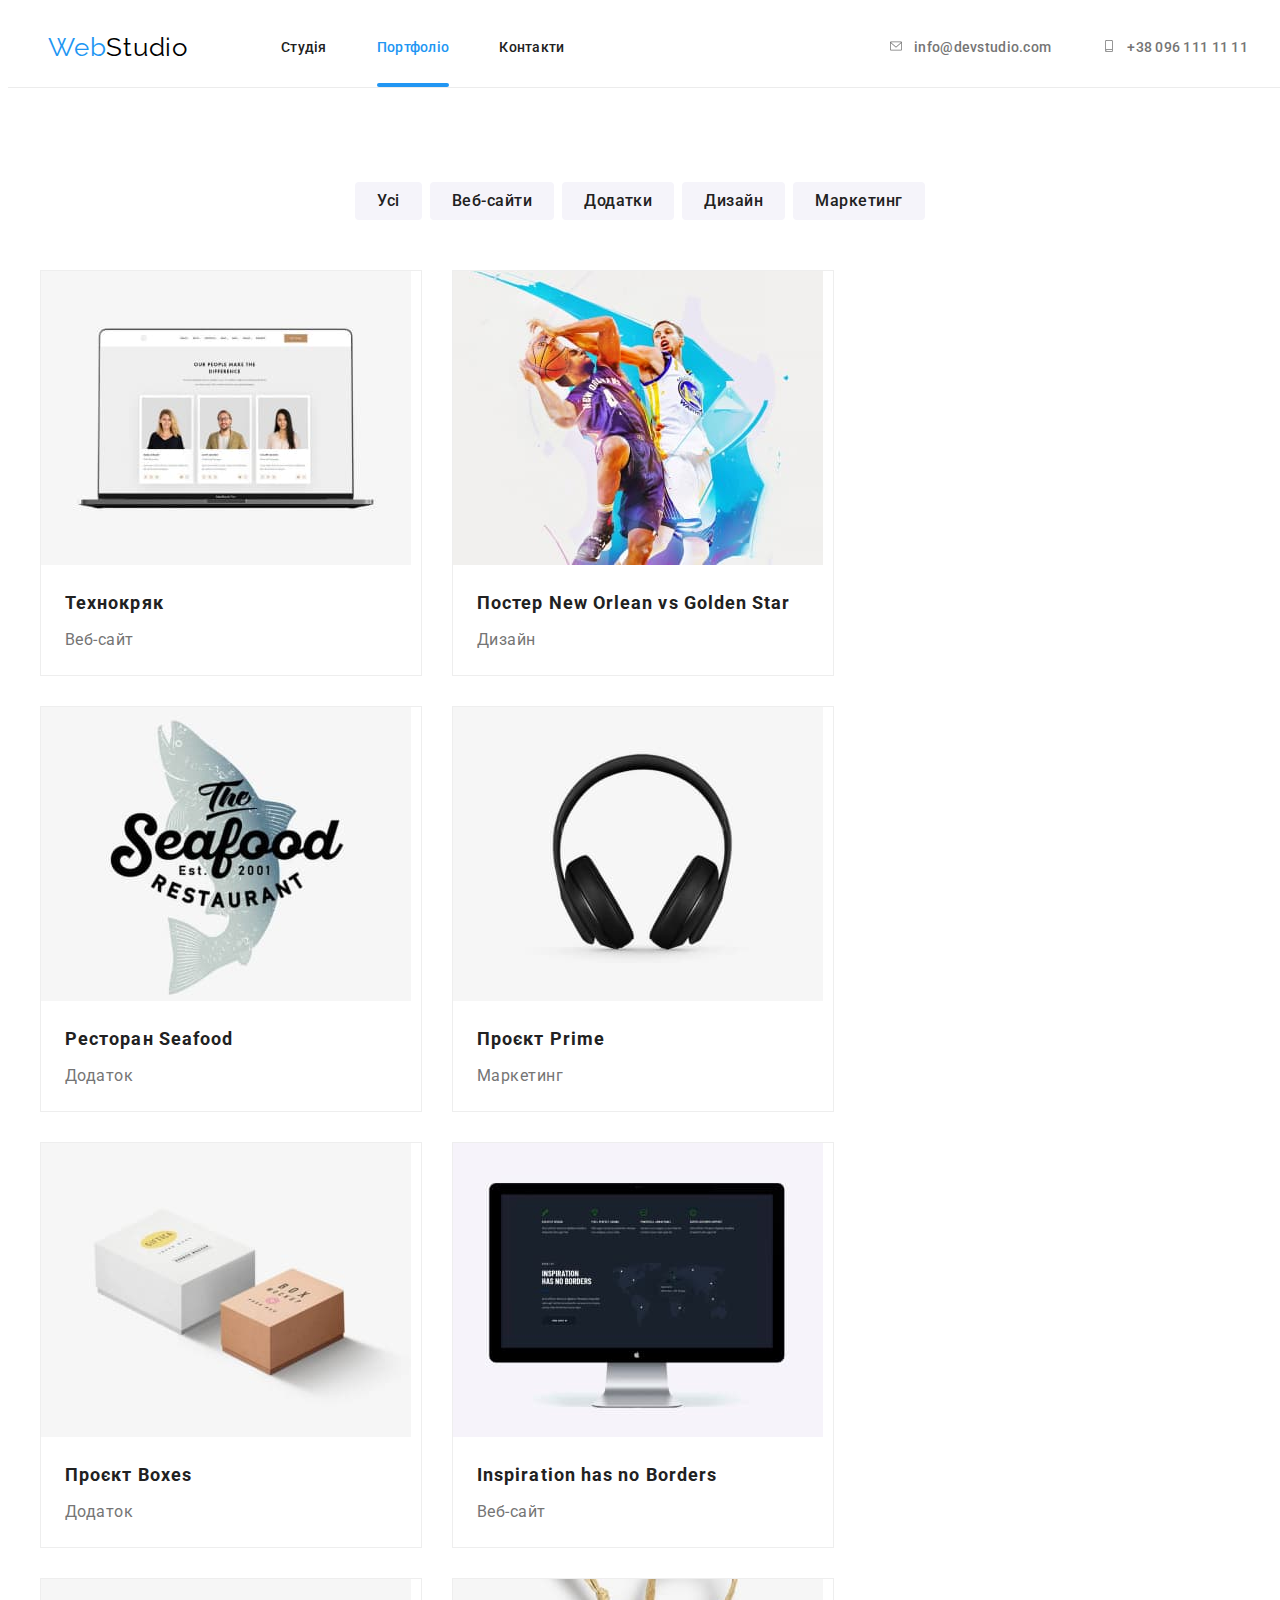
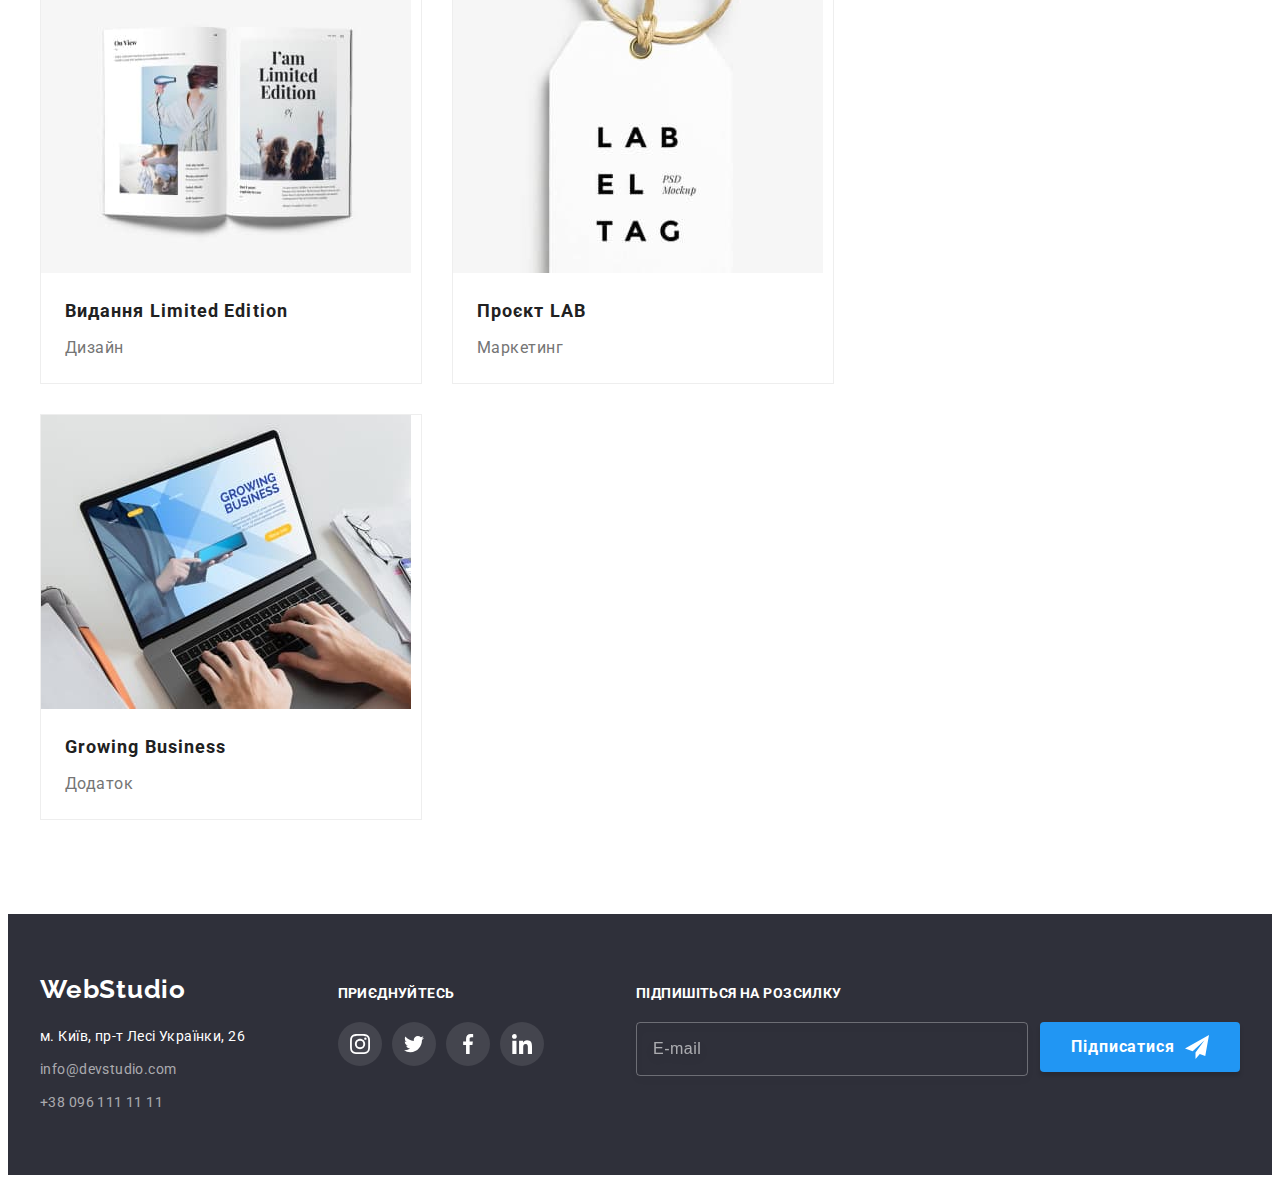
==== commit 9f260bc4: "add bem" ====
--- a/portfolio.html
+++ b/portfolio.html
@@ -19,30 +19,31 @@
 
 <body>
     <header class="header">
-        <div class="container header-container">
-            <nav class="header-nav">
-                <a class="header-logo" href="./index.html"><span class="web-logo">Web</span>Studio</a>
-                <ul class="header-list">
-                    <li class="header-item list">
-                        <a class="header-link" href="./index.html">Студія</a>
-                    </li>
-                    <li class="header-item list">
-                        <a class="header-link current" href="./portfolio.html">Портфоліо</a>
-                    </li>
-                    <li class="header-item list">
-                        <a class="header-link" href="">Контакти</a>
+        <div class="container header__container">
+            <nav class="nav header__nav">
+                <a class="logo header__logo" href="./index.html"><span class="logo--blue">Web</span>Studio</a>
+                <ul class="menu header__list">
+                    <li class="menu__item list">
+                        <a class="link menu__link" href="./index.html">Студія</a>
+                    </li>
+                    <li class="menu__item list">
+                        <a class="link menu__link current" href="./portfolio.html">Портфоліо</a>
+                    </li>
+                    <li class="menu__item list">
+                        <a class="link menu__link" href="">Контакти</a>
                     </li>
                 </ul>
             </nav>
-            <ul class="header-list header-connect">
-                <li class="header-item list">
-                    <a class="header-contact" href="mailto:info@devstudio.com"><svg class="header-icon" width="16"
+            <ul class="header__list header__contact contact">
+                <li class="contact__item list">
+                    <a class="link contact__link" href="mailto:info@devstudio.com"><svg class="contact__icon" width="16"
                             height="12">
                             <use href="./images/icons.svg#envelope"></use>
                         </svg>info@devstudio.com</a>
                 </li>
                 <li class="header-item list">
-                    <a class="header-contact" href="tel:+380961111111"><svg class="header-icon" width="16" height="12">
+                    <a class="link contact__link" href="tel:+380961111111"><svg class="contact__icon" width="16"
+                            height="12">
                             <use href="./images/icons.svg#smartphone"></use>
                         </svg>+38 096 111 11 11</a>
                 </li>
--- a/css/main.min.css
+++ b/css/main.min.css
@@ -1 +1 @@
-:root{--most-text-color: #757575;--tittle-text-color: #212121;--logo-color: #000000;--secondary-link-color: #2196f3;--bcgnd-hero-color: #2f303a;--main-hero-color: #ffffff;--bcgnd-team-color: #f5f4fa;--bcgnd-color: #ffffff;--logo-footer-color: #ffffff;--filter-secondary-color: #f5f4fa;--filter-border-color: #eeeeee;--svg-main-color: #afb1b8;--timing-function: cubic-bezier(0.4, 0, 0.2, 1);--time-delay: 250ms}.visually-hidden{position:absolute;width:1px;height:1px;margin:-1px;border:0;padding:0;white-space:nowrap;-webkit-clip-path:inset(100%);clip-path:inset(100%);clip:rect(0 0 0 0);overflow:hidden}p,h1,h2,h3,h4,h5,h6{margin:0}ul,ol{margin:0;padding-left:0}button{cursor:pointer}address{font-style:normal}img{display:block;max-width:100%;height:auto}body{font-family:"Roboto",sans-serif;color:var(--most-text-color);background-color:var(--bcgnd-color);font-size:14px}.list{list-style:none}.section{padding-top:94px;padding-bottom:94px}.section-margin{margin-bottom:94px}.section-gap{display:flex;gap:30px}.section-title{margin-bottom:50px;font-size:36px;line-height:1.17;text-align:center;letter-spacing:.03em;color:var(--tittle-text-color)}.main{padding-top:80px}.container{width:1200px;padding-left:15px;padding-right:15px;margin:0 auto}.backdrop{position:fixed;top:0;width:100%;height:100%;background-color:rgba(0,0,0,.2);transition:opacity var(--time-delay) var(--timing-function),visibility var(--time-delay) var(--timing-function);z-index:2}.modal{width:528px;min-height:581px;background-color:var(--bcgnd-color);box-shadow:0px 1px 3px rgba(0,0,0,.12),0px 1px 1px rgba(0,0,0,.14),0px 2px 1px rgba(0,0,0,.2);border-radius:4px;position:absolute;top:50%;left:50%;transform:translate(-50%, -50%);transition:transform var(--time-delay) var(--timing-function);padding:40px}.modal-close{position:absolute;top:8px;right:8px;width:30px;height:30px;background-color:rgba(0,0,0,0);border-radius:50%;border:1px solid rgba(0,0,0,.1);display:flex;justify-content:center;align-items:center;fill:var(--logo-color);transition:fill var(--time-delay) var(--timing-function)}.modal-close:hover,.modal-close:focus{fill:var(--secondary-link-color)}.backdrop.is-hidden{opacity:0;pointer-events:none;visibility:hidden}.backdrop.is-hidden .modal{transform:translate(-50%, -50%) scaley(0) rotate(-180deg)}.modal-tittle{font-weight:700;font-size:20px;line-height:1.15;text-align:center;letter-spacing:.03em;color:var(--tittle-text-color);margin-bottom:12px}.input-label{display:block;margin-bottom:4px;font-size:12px;line-height:1.17;letter-spacing:.01em;color:var(--most-text-color)}.modal-input{width:100%;height:40px;border:1px solid rgba(33,33,33,.2);border-radius:4px;padding-left:42px;outline:rgba(0,0,0,0);transition:border-color var(--time-delay) var(--timing-function)}.modal-input:focus{border-color:var(--secondary-link-color)}.modal-input-wrap{position:relative;margin-bottom:10px}.modal-input-icon{position:absolute;left:12px;top:50%;transform:translateY(-50%);fill:var(--tittle-text-color);transition:fill var(--time-delay) var(--timing-function)}.modal-input:focus+.modal-input-icon{fill:var(--secondary-link-color)}.modal-comm{width:100%;height:120px;resize:none;border:1px solid rgba(33,33,33,.2);border-radius:4px;padding:12px 16px;outline:rgba(0,0,0,0);transition:border-color var(--time-delay) var(--timing-function);margin-bottom:20px;display:block}.modal-comm::-moz-placeholder{font-size:12px;line-height:1.17;letter-spacing:.01em;color:rgba(117,117,117,.5)}.modal-comm:-ms-input-placeholder{font-size:12px;line-height:1.17;letter-spacing:.01em;color:rgba(117,117,117,.5)}.modal-comm::placeholder{font-size:12px;line-height:1.17;letter-spacing:.01em;color:rgba(117,117,117,.5)}.modal-comm:focus{border-color:var(--secondary-link-color)}.rules-link{color:var(--secondary-link-color)}.checkbox-label{font-size:14px;line-height:1.71;letter-spacing:.03em;color:var(--most-text-color);display:block;text-align:center;position:relative;margin-left:16px;margin-bottom:30px}.checkbox-icon{position:absolute;left:2px;top:3px}.checkbox:checked~.checkbox-icon{opacity:0}.checkbox-icon-check{opacity:0;position:absolute;left:2px;top:3px}.checkbox:checked~.checkbox-icon-check{opacity:1}.header{padding-top:24px;padding-bottom:24px;border-bottom:1px solid #ececec;position:fixed;width:100%;background-color:var(--bcgnd-color);z-index:1}.header .header-list{display:flex;gap:50px}.header-nav{display:flex;align-items:center}.header-container{display:flex;align-items:center}.header-connect{margin-left:auto;display:flex;align-items:center}.header-link,.header-contact{text-decoration:none;color:var(--tittle-text-color);font-weight:500;line-height:1.14;letter-spacing:.02em;position:relative;padding-bottom:32px}.header-link{color:var(--tittle-text-color);transition:color var(--time-delay) var(--timing-function)}.header-link:hover,.header-link:focus{color:var(--secondary-link-color)}.header-link::after,.header-link::after{content:"";display:block;width:100%;height:4px;border-radius:2px;background-color:var(--secondary-link-color);position:absolute;bottom:0px;transform:scaleX(0);transition:transform var(--time-delay) var(--timing-function)}.header-link:hover::after,.header-link:focus::after{transform:scaleX(1)}.header-contact{color:var(--most-text-color);transition:color var(--time-delay) var(--timing-function)}.header-contact:hover,.header-contact:focus{color:var(--secondary-link-color)}.header-contact::after,.header-contact::after{content:"";display:block;width:100%;height:4px;border-radius:2px;background-color:var(--secondary-link-color);position:absolute;bottom:0px;transform:scaleX(0);transition:transform var(--time-delay) var(--timing-function)}.header-contact:hover::after,.header-contact:focus::after{transform:scaleX(1)}.header-icon{margin-right:10px;fill:currentColor}.header-logo{text-decoration:none;font-family:"Raleway";font-size:26px;line-height:1.19;letter-spacing:.03em;color:var(--logo-color);margin-right:93px}.web-logo{color:var(--secondary-link-color)}.current{color:var(--secondary-link-color)}.current::before{content:"";display:block;width:100%;height:4px;border-radius:2px;background-color:var(--secondary-link-color);position:absolute;bottom:0px}.hero{background-color:#c4c4c4;color:var(--main-hero-color);padding-top:200px;padding-bottom:200px}.hero-title{width:696px;font-weight:900;font-size:44px;line-height:1.36;text-align:center;letter-spacing:.06em;text-transform:uppercase;margin-right:auto;margin-bottom:30px;margin-left:auto}.hero-btn{color:var(--main-hero-color);background-color:var(--secondary-link-color);font-family:inherit;font-weight:700;font-size:16px;line-height:1.88;letter-spacing:.06em;box-shadow:0px 4px 4px rgba(0,0,0,.15);border-radius:4px;border:none;width:216px;height:50px;text-align:center;margin:0 auto;display:block}.overlay{max-width:1600px;height:600px;margin-left:auto;margin-right:auto;background-image:linear-gradient(rgba(47, 48, 58, 0.4), rgba(47, 48, 58, 0.4)),url("../images/hero.jpg");background-repeat:no-repeat;background-size:cover;background-position:center}.features{padding-bottom:0}.features-main-title{position:absolute;white-space:nowrap;width:1px;height:1px;overflow:hidden;border:0;padding:0;clip:rect(0 0 0 0);-webkit-clip-path:inset(50%);clip-path:inset(50%);margin:-1px}.features-icon{display:flex;width:270px;height:120px;background-color:#f5f4fa;border-radius:4px;margin-bottom:30px;align-items:center;justify-content:center}.features-item{width:270px}.features-title{font-size:14px;line-height:1.14;letter-spacing:.03em;text-transform:uppercase;color:var(--tittle-text-color);margin-bottom:10px}.features-text{line-height:1.71;letter-spacing:.03em}.development-item{position:relative}.development-tittle{padding-top:27px;padding-bottom:27px;font-size:14px;line-height:1.14;letter-spacing:.03em;text-transform:uppercase;color:var(--bcgnd-color);text-align:center}.development-wrapper{position:absolute;bottom:0;width:370px;height:70px;background-color:rgba(47,48,58,.8)}.team{background-color:var(--bcgnd-team-color)}.team-img{margin-bottom:30px}.team-item{background-color:var(--bcgnd-color);box-shadow:0px 1px 3px rgba(0,0,0,.12),0px 1px 1px rgba(0,0,0,.14),0px 2px 1px rgba(0,0,0,.2);border-radius:0px 0px 4px 4px;padding-bottom:30px}.team-name{font-weight:500;font-size:16px;line-height:1.19;text-align:center;letter-spacing:.03em;color:var(--tittle-text-color);margin-bottom:10px}.team-text{font-size:16px;line-height:1.19;text-align:center;letter-spacing:.03em;margin-bottom:16px}.team-social-list{display:flex;align-items:center;width:206px;gap:10px;margin:0 auto}.team-social-item{width:44px;height:44px}.team-social-link{border-radius:50%;width:100%;height:100%;display:flex;align-items:center;justify-content:center;color:var(--svg-main-color);transition:background-color var(--time-delay) var(--timing-function),color var(--time-delay) var(--timing-function)}.team-social-link:hover,.team-social-link:focus{background-color:var(--secondary-link-color);color:var(--bcgnd-color)}.team-social-icon{fill:currentColor}.clients-link{width:100%;height:100%;display:flex;align-items:center;justify-content:center;color:var(--svg-main-color);border:1px solid #afb1b8;border-radius:4px;transition:color var(--time-delay) var(--timing-function),border var(--time-delay) var(--timing-function)}.clients-link:hover,.clients-link:focus{color:var(--secondary-link-color);border:1px solid var(--secondary-link-color)}.clients-icon{fill:currentColor}.clients-item{width:calc((100% - 150px)/6);height:92px}.footer{background-color:var(--bcgnd-hero-color);padding-top:60px;padding-bottom:60px}.footer-logo{text-decoration:none;font-family:"Raleway";font-weight:700;font-size:26px;line-height:1.19;letter-spacing:.03em;color:var(--logo-footer-color);margin-bottom:20px;display:block}.footer-item:not(:last-child){margin-bottom:9px}.footer-link,.footer-contact{text-decoration:none;line-height:1.71;letter-spacing:.03em}.footer-link{color:var(--main-hero-color)}.footer-contact{color:rgba(255,255,255,.6);transition:color var(--time-delay) var(--timing-function)}.footer-contact:hover,.footer-contact:focus{color:var(--secondary-link-color)}.footer-container{display:flex;align-items:baseline;justify-content:space-between}.footer-social-list{display:flex;align-items:center;width:206px;gap:10px;margin:0 auto}.footer-social-item{width:44px;height:44px}.footer-social-link{border-radius:50%;width:100%;height:100%;display:flex;align-items:center;justify-content:center;background-color:rgba(255,255,255,.1);transition:background-color var(--time-delay) var(--timing-function)}.footer-social-link:hover,.footer-social-link:focus{background-color:var(--secondary-link-color)}.footer-social-icon{fill:var(--bcgnd-color)}.footer-social-tittle{font-size:14px;line-height:1.14;letter-spacing:.03em;text-transform:uppercase;color:var(--bcgnd-color);margin-bottom:20px}.footer-subscribe-form{display:flex;gap:12px}.footer-subscribe-input{width:358px;height:50px;background-color:rgba(0,0,0,0);border:1px solid rgba(255,255,255,.3);filter:drop-shadow(0px 4px 4px rgba(0, 0, 0, 0.15));border-radius:4px;padding-left:16px;padding-right:16px;font-size:16px;line-height:1.25;letter-spacing:.03em;color:var(--bcgnd-color);outline:rgba(0,0,0,0)}.footer-subscribe-input::-moz-placeholder{font-size:16px;line-height:1.25;letter-spacing:.03em;color:rgba(255,255,255,.6)}.footer-subscribe-input:-ms-input-placeholder{font-size:16px;line-height:1.25;letter-spacing:.03em;color:rgba(255,255,255,.6)}.footer-subscribe-input::placeholder{font-size:16px;line-height:1.25;letter-spacing:.03em;color:rgba(255,255,255,.6)}.subscribe-btn{color:var(--main-hero-color);background-color:var(--secondary-link-color);font-family:inherit;font-weight:700;font-size:16px;line-height:1.88;letter-spacing:.06em;box-shadow:0px 4px 4px rgba(0,0,0,.15);border-radius:4px;border:none;width:200px;height:50px;text-align:center;margin:0 auto;display:flex;gap:10px;justify-content:center;align-items:center;padding:13px 28px}.filter-list{display:flex;margin-bottom:50px;gap:8px;justify-content:center}.filter-btn{font-family:inherit;font-weight:500;font-size:16px;line-height:1.62;text-align:center;letter-spacing:.03em;color:var(--tittle-text-color);background-color:var(--filter-secondary-color);border-radius:4px;border:none;cursor:pointer;padding:6px 22px;transition:color var(--time-delay) var(--timing-function),background-color var(--time-delay) var(--timing-function),box-shadow var(--time-delay) var(--timing-function)}.filter-btn:focus,.filter-btn:hover{color:var(--main-hero-color);background-color:var(--secondary-link-color);box-shadow:0px 3px 1px rgba(0,0,0,.1),0px 1px 2px rgba(0,0,0,.08),0px 2px 2px rgba(0,0,0,.12);border-radius:4px;border:none}.galery-title{position:absolute;white-space:nowrap;width:1px;height:1px;overflow:hidden;border:0;padding:0;clip:rect(0 0 0 0);-webkit-clip-path:inset(50%);clip-path:inset(50%);margin:-1px}.galery-list{flex-wrap:wrap}.galery-item{width:calc((100% - 60px)/3);border:1px solid var(--filter-border-color)}.galery-card{font-size:18px;line-height:2;letter-spacing:.06em;color:var(--tittle-text-color);margin-bottom:4px}.galery-article{font-size:16px;line-height:1.88;letter-spacing:.03em;color:var(--most-text-color)}.galery-link{text-decoration:none;display:block;transition:box-shadow var(--time-delay) var(--timing-function)}.galery-link:hover,.galery-link:focus{box-shadow:0px 1px 1px rgba(0,0,0,.12),0px 4px 4px rgba(0,0,0,.06),1px 4px 6px rgba(0,0,0,.16)}.galery-text{position:absolute;top:0;padding:63px 24px;font-size:18px;line-height:1.56;letter-spacing:.03em;color:var(--main-hero-color);background-color:rgba(33,150,243,.9);height:100%;transform:translateY(105%);transition:transform var(--time-delay) var(--timing-function)}.galery-item:hover .galery-text,.galery-item:focus .galery-text{transform:translateY(0)}.galery-text-wrap{position:relative;overflow:hidden}.card-padding{padding:20px 24px}/*# sourceMappingURL=main.min.css.map */+:root{--most-text-color: #757575;--tittle-text-color: #212121;--logo-color: #000000;--secondary-link-color: #2196f3;--bcgnd-hero-color: #2f303a;--main-hero-color: #ffffff;--bcgnd-team-color: #f5f4fa;--bcgnd-color: #ffffff;--logo-footer-color: #ffffff;--filter-secondary-color: #f5f4fa;--filter-border-color: #eeeeee;--svg-main-color: #afb1b8;--timing-function: cubic-bezier(0.4, 0, 0.2, 1);--time-delay: 250ms}.visually__hidden{position:absolute;width:1px;height:1px;margin:-1px;border:0;padding:0;white-space:nowrap;-webkit-clip-path:inset(100%);clip-path:inset(100%);clip:rect(0 0 0 0);overflow:hidden}.subscribe-btn,.footer-social-link,.footer-social-list,.team__social-link,.team__social-list,.features__icon,.header__contact,.header__container,.header__nav,.modal-close{display:flex;align-items:center}p,h1,h2,h3,h4,h5,h6{margin:0}ul,ol{margin:0;padding-left:0}button{cursor:pointer}address{font-style:normal}img{display:block;max-width:100%;height:auto}.list{list-style:none}body{font-family:"Roboto",sans-serif;color:var(--most-text-color);background-color:var(--bcgnd-color);font-size:14px}.section{padding-top:94px;padding-bottom:94px}.section-margin{margin-bottom:94px}.section-gap{display:flex;gap:30px}.section-title{margin-bottom:50px;font-size:36px;line-height:1.17;text-align:center;letter-spacing:.03em;color:var(--tittle-text-color)}.main{padding-top:80px}.container{width:1200px;padding-left:15px;padding-right:15px;margin:0 auto}.backdrop{position:fixed;top:0;width:100%;height:100%;background-color:rgba(0,0,0,.2);transition:opacity var(--time-delay) var(--timing-function),visibility var(--time-delay) var(--timing-function);z-index:2}.modal{width:528px;min-height:581px;background-color:var(--bcgnd-color);box-shadow:0px 1px 3px rgba(0,0,0,.12),0px 1px 1px rgba(0,0,0,.14),0px 2px 1px rgba(0,0,0,.2);border-radius:4px;position:absolute;top:50%;left:50%;transform:translate(-50%, -50%);transition:transform var(--time-delay) var(--timing-function);padding:40px}.modal-close{position:absolute;top:8px;right:8px;width:30px;height:30px;background-color:rgba(0,0,0,0);border-radius:50%;border:1px solid rgba(0,0,0,.1);justify-content:center;fill:var(--logo-color);transition:fill var(--time-delay) var(--timing-function)}.modal-close:hover,.modal-close:focus{fill:var(--secondary-link-color)}.backdrop.is-hidden{opacity:0;pointer-events:none;visibility:hidden}.backdrop.is-hidden .modal{transform:translate(-50%, -50%) scaley(0) rotate(-180deg)}.modal-tittle{font-weight:700;font-size:20px;line-height:1.15;text-align:center;letter-spacing:.03em;color:var(--tittle-text-color);margin-bottom:12px}.input-label{display:block;margin-bottom:4px;font-size:12px;line-height:1.17;letter-spacing:.01em;color:var(--most-text-color)}.modal-input{width:100%;height:40px;border:1px solid rgba(33,33,33,.2);border-radius:4px;padding-left:42px;outline:rgba(0,0,0,0);transition:border-color var(--time-delay) var(--timing-function)}.modal-input:focus{border-color:var(--secondary-link-color)}.modal-input-wrap{position:relative;margin-bottom:10px}.modal-input-icon{position:absolute;left:12px;top:50%;transform:translateY(-50%);fill:var(--tittle-text-color);transition:fill var(--time-delay) var(--timing-function)}.modal-input:focus+.modal-input-icon{fill:var(--secondary-link-color)}.modal-comm{width:100%;height:120px;resize:none;border:1px solid rgba(33,33,33,.2);border-radius:4px;padding:12px 16px;outline:rgba(0,0,0,0);transition:border-color var(--time-delay) var(--timing-function);margin-bottom:20px;display:block}.modal-comm::-moz-placeholder{font-size:12px;line-height:1.17;letter-spacing:.01em;color:rgba(117,117,117,.5)}.modal-comm:-ms-input-placeholder{font-size:12px;line-height:1.17;letter-spacing:.01em;color:rgba(117,117,117,.5)}.modal-comm::placeholder{font-size:12px;line-height:1.17;letter-spacing:.01em;color:rgba(117,117,117,.5)}.modal-comm:focus{border-color:var(--secondary-link-color)}.rules-link{color:var(--secondary-link-color)}.checkbox-label{font-size:14px;line-height:1.71;letter-spacing:.03em;color:var(--most-text-color);display:block;text-align:center;position:relative;margin-left:16px;margin-bottom:30px}.checkbox-icon{position:absolute;left:2px;top:3px}.checkbox:checked~.checkbox-icon{opacity:0}.checkbox-icon-check{opacity:0;position:absolute;left:2px;top:3px}.checkbox:checked~.checkbox-icon-check{opacity:1}.header{padding-top:24px;padding-bottom:24px;border-bottom:1px solid #ececec;position:fixed;width:100%;background-color:var(--bcgnd-color);z-index:1}.header__list{display:flex;gap:50px}.header__contact{margin-left:auto}.link{text-decoration:none;color:var(--tittle-text-color);font-weight:500;line-height:1.14;letter-spacing:.02em;position:relative;padding-bottom:32px}.menu__link{color:var(--tittle-text-color);transition:color var(--time-delay) var(--timing-function)}.menu__link:hover,.menu__link:focus{color:var(--secondary-link-color)}.menu__link::after,.menu__link::after{content:"";display:block;width:100%;height:4px;border-radius:2px;background-color:var(--secondary-link-color);position:absolute;bottom:0px;transform:scaleX(0);transition:transform var(--time-delay) var(--timing-function)}.menu__link:hover::after,.menu__link:focus::after{transform:scaleX(1)}.contact__link{color:var(--most-text-color);transition:color var(--time-delay) var(--timing-function)}.contact__link:hover,.contact__link:focus{color:var(--secondary-link-color)}.contact__link::after,.contact__link::after{content:"";display:block;width:100%;height:4px;border-radius:2px;background-color:var(--secondary-link-color);position:absolute;bottom:0px;transform:scaleX(0);transition:transform var(--time-delay) var(--timing-function)}.contact__link:hover::after,.contact__link:focus::after{transform:scaleX(1)}.contact__icon{margin-right:10px;fill:currentColor}.logo{text-decoration:none;font-family:"Raleway";font-size:26px;line-height:1.19;letter-spacing:.03em}.header__logo{margin-right:93px;color:var(--logo-color)}.logo--blue{color:var(--secondary-link-color)}.current{color:var(--secondary-link-color)}.current::before{content:"";display:block;width:100%;height:4px;border-radius:2px;background-color:var(--secondary-link-color);position:absolute;bottom:0px}.hero{background-color:#c4c4c4;color:var(--main-hero-color);padding-top:200px;padding-bottom:200px}.hero__title{width:696px;font-weight:900;font-size:44px;line-height:1.36;text-align:center;letter-spacing:.06em;text-transform:uppercase;margin-right:auto;margin-bottom:30px;margin-left:auto}.hero__btn{color:var(--main-hero-color);background-color:var(--secondary-link-color);font-family:inherit;font-weight:700;font-size:16px;line-height:1.88;letter-spacing:.06em;box-shadow:0px 4px 4px rgba(0,0,0,.15);border-radius:4px;border:none;width:216px;height:50px;text-align:center;margin:0 auto;display:block}.overlay{max-width:1600px;height:600px;margin-left:auto;margin-right:auto;background-image:linear-gradient(rgba(47, 48, 58, 0.4), rgba(47, 48, 58, 0.4)),url("../images/hero.jpg");background-repeat:no-repeat;background-size:cover;background-position:center}.features{padding-bottom:0}.icons__icon{width:270px;height:120px;background-color:#f5f4fa;border-radius:4px}.features__icon{margin-bottom:30px;justify-content:center}.icons__item{width:270px}.features__title{margin-bottom:10px}.icons__title{font-size:14px;line-height:1.14;letter-spacing:.03em;text-transform:uppercase;color:var(--tittle-text-color)}.icons__text{line-height:1.71;letter-spacing:.03em}.card-set__item{position:relative}.card-set__tittle{padding-top:27px;padding-bottom:27px;font-size:14px;line-height:1.14;letter-spacing:.03em;text-transform:uppercase;color:var(--bcgnd-color);text-align:center}.wrapper{position:absolute;bottom:0;width:370px;height:70px;background-color:rgba(47,48,58,.8)}.team{background-color:var(--bcgnd-team-color)}.team__img{margin-bottom:30px}.people__item{background-color:var(--bcgnd-color);box-shadow:0px 1px 3px rgba(0,0,0,.12),0px 1px 1px rgba(0,0,0,.14),0px 2px 1px rgba(0,0,0,.2);border-radius:0px 0px 4px 4px;padding-bottom:30px}.people__name{font-weight:500;font-size:16px;line-height:1.19;text-align:center;letter-spacing:.03em;color:var(--tittle-text-color)}.team__name{margin-bottom:10px}.team__text{margin-bottom:16px}.people__text{font-size:16px;line-height:1.19;text-align:center;letter-spacing:.03em}.team__social-list{gap:10px;margin:0 auto}.people__social-list{width:206px}.people__social-item{width:44px;height:44px}.team__social-link{justify-content:center}.people__social-link{border-radius:50%;width:100%;height:100%;color:var(--svg-main-color);transition:background-color var(--time-delay) var(--timing-function),color var(--time-delay) var(--timing-function)}.people__social-link:hover,.people__social-link:focus{background-color:var(--secondary-link-color);color:var(--bcgnd-color)}.people__social-icon{fill:currentColor}.clients-link{width:100%;height:100%;display:flex;align-items:center;justify-content:center;color:var(--svg-main-color);border:1px solid #afb1b8;border-radius:4px;transition:color var(--time-delay) var(--timing-function),border var(--time-delay) var(--timing-function)}.clients-link:hover,.clients-link:focus{color:var(--secondary-link-color);border:1px solid var(--secondary-link-color)}.clients-icon{fill:currentColor}.clients-item{width:calc((100% - 150px)/6);height:92px}.footer{background-color:var(--bcgnd-hero-color);padding-top:60px;padding-bottom:60px}.footer-logo{text-decoration:none;font-family:"Raleway";font-weight:700;font-size:26px;line-height:1.19;letter-spacing:.03em;color:var(--logo-footer-color);margin-bottom:20px;display:block}.footer-item:not(:last-child){margin-bottom:9px}.footer-link,.footer-contact{text-decoration:none;line-height:1.71;letter-spacing:.03em}.footer-link{color:var(--main-hero-color)}.footer-contact{color:rgba(255,255,255,.6);transition:color var(--time-delay) var(--timing-function)}.footer-contact:hover,.footer-contact:focus{color:var(--secondary-link-color)}.footer-container{display:flex;align-items:baseline;justify-content:space-between}.footer-social-list{width:206px;gap:10px;margin:0 auto}.footer-social-item{width:44px;height:44px}.footer-social-link{border-radius:50%;width:100%;height:100%;justify-content:center;background-color:rgba(255,255,255,.1);transition:background-color var(--time-delay) var(--timing-function)}.footer-social-link:hover,.footer-social-link:focus{background-color:var(--secondary-link-color)}.footer-social-icon{fill:var(--bcgnd-color)}.footer-social-tittle{font-size:14px;line-height:1.14;letter-spacing:.03em;text-transform:uppercase;color:var(--bcgnd-color);margin-bottom:20px}.footer-subscribe-form{display:flex;gap:12px}.footer-subscribe-input{width:358px;height:50px;background-color:rgba(0,0,0,0);border:1px solid rgba(255,255,255,.3);filter:drop-shadow(0px 4px 4px rgba(0, 0, 0, 0.15));border-radius:4px;padding-left:16px;padding-right:16px;font-size:16px;line-height:1.25;letter-spacing:.03em;color:var(--bcgnd-color);outline:rgba(0,0,0,0)}.footer-subscribe-input::-moz-placeholder{font-size:16px;line-height:1.25;letter-spacing:.03em;color:rgba(255,255,255,.6)}.footer-subscribe-input:-ms-input-placeholder{font-size:16px;line-height:1.25;letter-spacing:.03em;color:rgba(255,255,255,.6)}.footer-subscribe-input::placeholder{font-size:16px;line-height:1.25;letter-spacing:.03em;color:rgba(255,255,255,.6)}.subscribe-btn{color:var(--main-hero-color);background-color:var(--secondary-link-color);font-family:inherit;font-weight:700;font-size:16px;line-height:1.88;letter-spacing:.06em;box-shadow:0px 4px 4px rgba(0,0,0,.15);border-radius:4px;border:none;width:200px;height:50px;text-align:center;margin:0 auto;gap:10px;justify-content:center;padding:13px 28px}.filter-list{display:flex;margin-bottom:50px;gap:8px;justify-content:center}.filter-btn{font-family:inherit;font-weight:500;font-size:16px;line-height:1.62;text-align:center;letter-spacing:.03em;color:var(--tittle-text-color);background-color:var(--filter-secondary-color);border-radius:4px;border:none;cursor:pointer;padding:6px 22px;transition:color var(--time-delay) var(--timing-function),background-color var(--time-delay) var(--timing-function),box-shadow var(--time-delay) var(--timing-function)}.filter-btn:focus,.filter-btn:hover{color:var(--main-hero-color);background-color:var(--secondary-link-color);box-shadow:0px 3px 1px rgba(0,0,0,.1),0px 1px 2px rgba(0,0,0,.08),0px 2px 2px rgba(0,0,0,.12);border-radius:4px;border:none}.galery-title{position:absolute;white-space:nowrap;width:1px;height:1px;overflow:hidden;border:0;padding:0;clip:rect(0 0 0 0);-webkit-clip-path:inset(50%);clip-path:inset(50%);margin:-1px}.galery-list{flex-wrap:wrap}.galery-item{width:calc((100% - 60px)/3);border:1px solid var(--filter-border-color)}.galery-card{font-size:18px;line-height:2;letter-spacing:.06em;color:var(--tittle-text-color);margin-bottom:4px}.galery-article{font-size:16px;line-height:1.88;letter-spacing:.03em;color:var(--most-text-color)}.galery-link{text-decoration:none;display:block;transition:box-shadow var(--time-delay) var(--timing-function)}.galery-link:hover,.galery-link:focus{box-shadow:0px 1px 1px rgba(0,0,0,.12),0px 4px 4px rgba(0,0,0,.06),1px 4px 6px rgba(0,0,0,.16)}.galery-text{position:absolute;top:0;padding:63px 24px;font-size:18px;line-height:1.56;letter-spacing:.03em;color:var(--main-hero-color);background-color:rgba(33,150,243,.9);height:100%;transform:translateY(105%);transition:transform var(--time-delay) var(--timing-function)}.galery-item:hover .galery-text,.galery-item:focus .galery-text{transform:translateY(0)}.galery-text-wrap{position:relative;overflow:hidden}.card-padding{padding:20px 24px}/*# sourceMappingURL=main.min.css.map */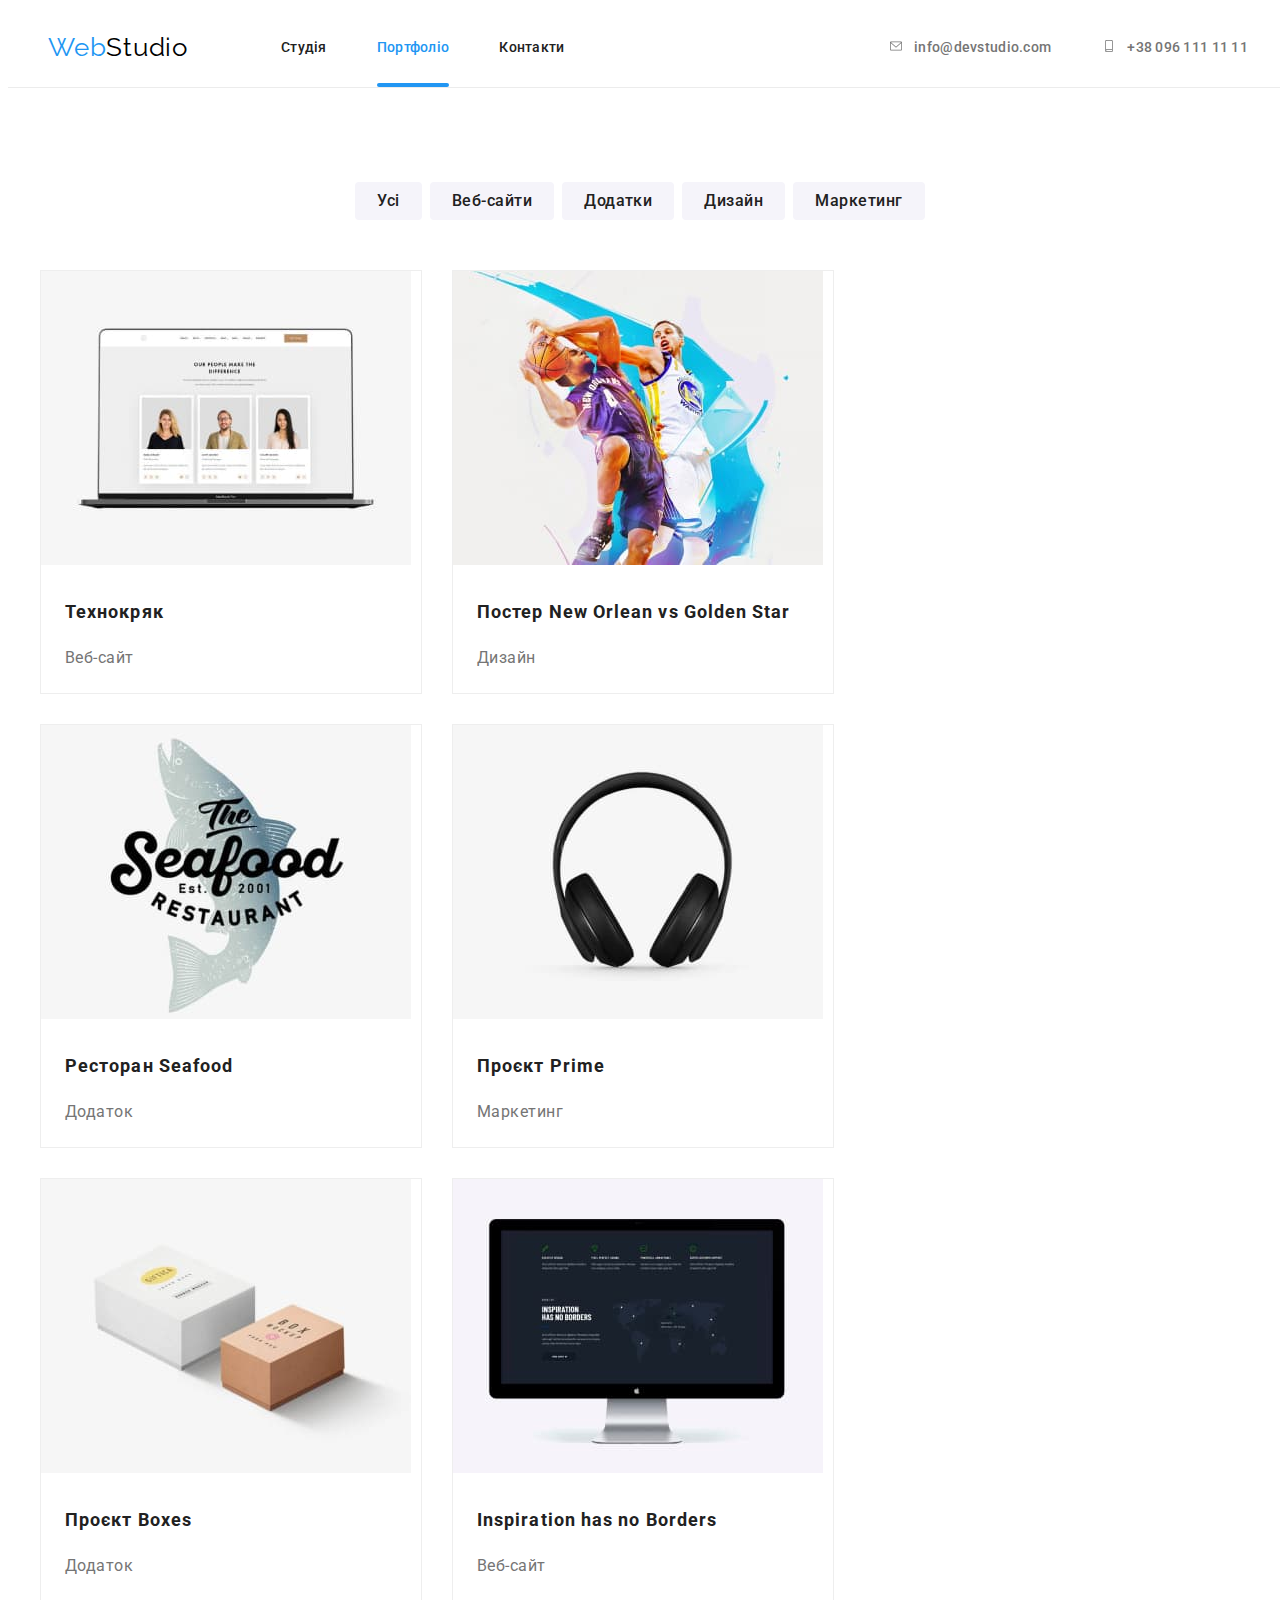
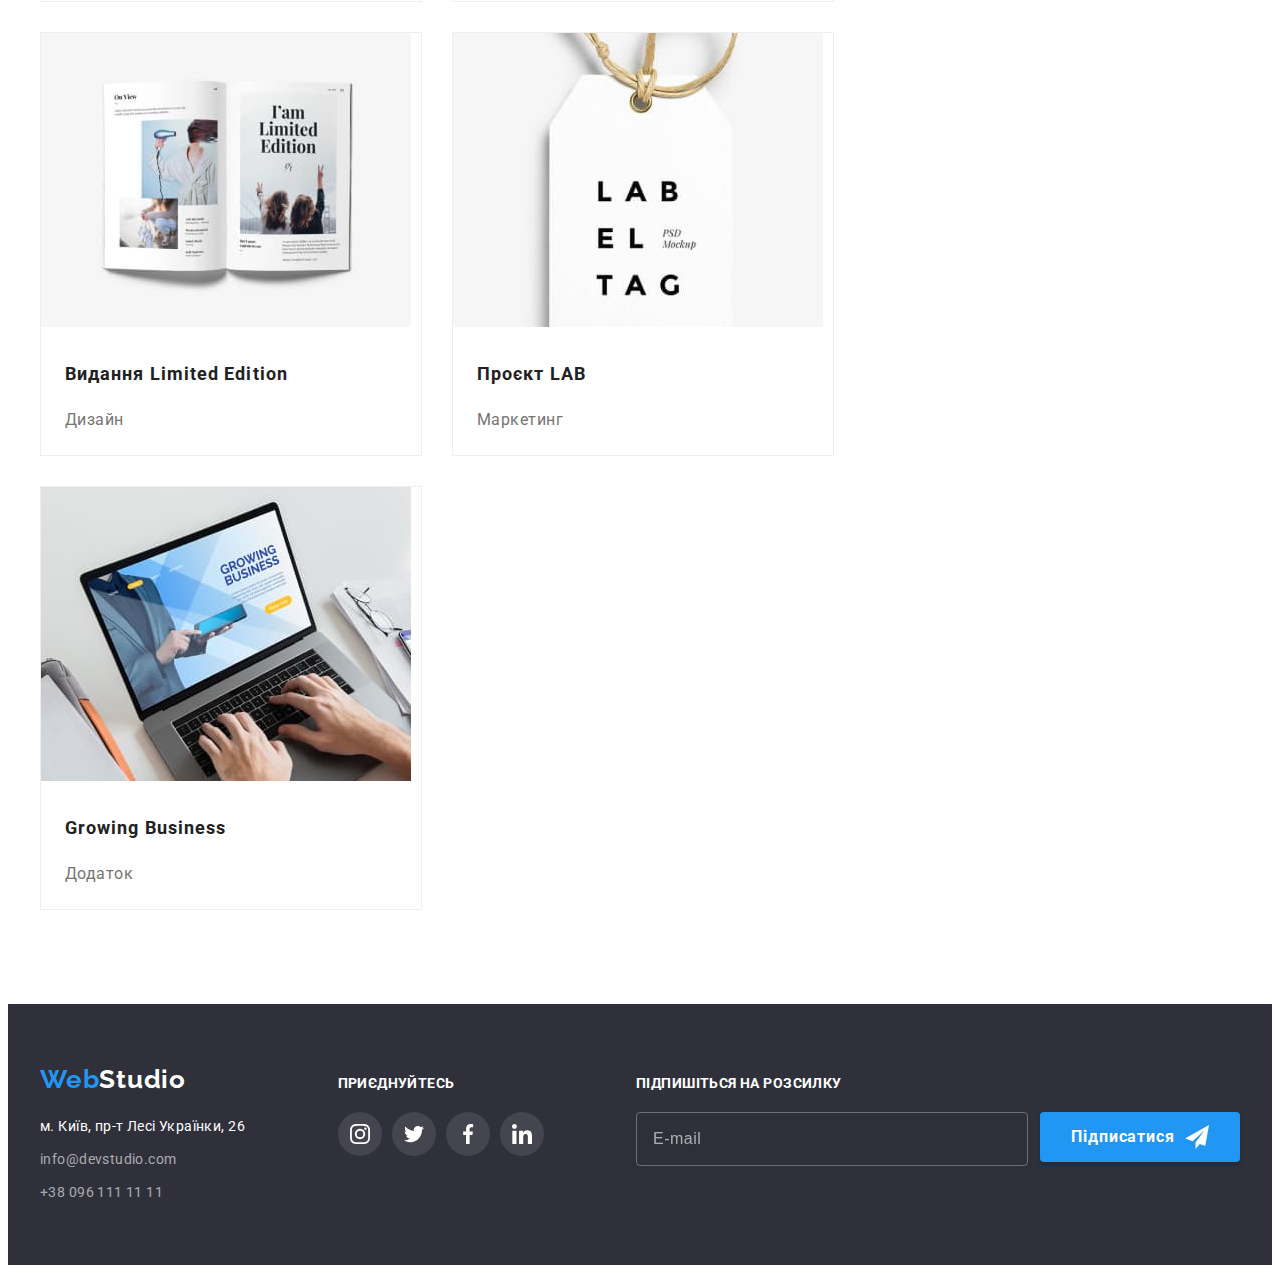
==== commit 39a3dc78: "add mixins" ====
--- a/portfolio.html
+++ b/portfolio.html
@@ -233,7 +233,7 @@
     <footer class="footer">
         <div class="footer-container container">
             <div class="footer-adress-container">
-                <a class="footer-logo" href="./index.html"><span class="web-logo">Web</span>Studio</a>
+                <a class="footer-logo" href="./index.html"><span class="logo--blue">Web</span>Studio</a>
                 <address class="footer-address">
                     <ul class="footer-list">
                         <li class="footer-item list">
@@ -283,9 +283,8 @@
                 <form class="footer-subscribe-form">
                     <input name="subscribe-email" type="email" class="footer-subscribe-input" placeholder="E-mail"
                         required>
-                    <button class="subscribe-btn" type="submit" data-modal-open><span
-                            class="subscribe-btn-text">Підписатися</span><svg class="footer-subscribe-icon" width="24"
-                            height="24">
+                    <button class="subscribe-btn" type="submit"><span class="subscribe-btn-text">Підписатися</span><svg
+                            class="footer-subscribe-icon" width="24" height="24">
                             <use href="./images/icons.svg#icon-send"></use>
                         </svg></button>
                 </form>
--- a/css/main.min.css
+++ b/css/main.min.css
@@ -1 +1 @@
-:root{--most-text-color: #757575;--tittle-text-color: #212121;--logo-color: #000000;--secondary-link-color: #2196f3;--bcgnd-hero-color: #2f303a;--main-hero-color: #ffffff;--bcgnd-team-color: #f5f4fa;--bcgnd-color: #ffffff;--logo-footer-color: #ffffff;--filter-secondary-color: #f5f4fa;--filter-border-color: #eeeeee;--svg-main-color: #afb1b8;--timing-function: cubic-bezier(0.4, 0, 0.2, 1);--time-delay: 250ms}.visually__hidden{position:absolute;width:1px;height:1px;margin:-1px;border:0;padding:0;white-space:nowrap;-webkit-clip-path:inset(100%);clip-path:inset(100%);clip:rect(0 0 0 0);overflow:hidden}.subscribe-btn,.footer-social-link,.footer-social-list,.team__social-link,.team__social-list,.features__icon,.header__contact,.header__container,.header__nav,.modal-close{display:flex;align-items:center}p,h1,h2,h3,h4,h5,h6{margin:0}ul,ol{margin:0;padding-left:0}button{cursor:pointer}address{font-style:normal}img{display:block;max-width:100%;height:auto}.list{list-style:none}body{font-family:"Roboto",sans-serif;color:var(--most-text-color);background-color:var(--bcgnd-color);font-size:14px}.section{padding-top:94px;padding-bottom:94px}.section-margin{margin-bottom:94px}.section-gap{display:flex;gap:30px}.section-title{margin-bottom:50px;font-size:36px;line-height:1.17;text-align:center;letter-spacing:.03em;color:var(--tittle-text-color)}.main{padding-top:80px}.container{width:1200px;padding-left:15px;padding-right:15px;margin:0 auto}.backdrop{position:fixed;top:0;width:100%;height:100%;background-color:rgba(0,0,0,.2);transition:opacity var(--time-delay) var(--timing-function),visibility var(--time-delay) var(--timing-function);z-index:2}.modal{width:528px;min-height:581px;background-color:var(--bcgnd-color);box-shadow:0px 1px 3px rgba(0,0,0,.12),0px 1px 1px rgba(0,0,0,.14),0px 2px 1px rgba(0,0,0,.2);border-radius:4px;position:absolute;top:50%;left:50%;transform:translate(-50%, -50%);transition:transform var(--time-delay) var(--timing-function);padding:40px}.modal-close{position:absolute;top:8px;right:8px;width:30px;height:30px;background-color:rgba(0,0,0,0);border-radius:50%;border:1px solid rgba(0,0,0,.1);justify-content:center;fill:var(--logo-color);transition:fill var(--time-delay) var(--timing-function)}.modal-close:hover,.modal-close:focus{fill:var(--secondary-link-color)}.backdrop.is-hidden{opacity:0;pointer-events:none;visibility:hidden}.backdrop.is-hidden .modal{transform:translate(-50%, -50%) scaley(0) rotate(-180deg)}.modal-tittle{font-weight:700;font-size:20px;line-height:1.15;text-align:center;letter-spacing:.03em;color:var(--tittle-text-color);margin-bottom:12px}.input-label{display:block;margin-bottom:4px;font-size:12px;line-height:1.17;letter-spacing:.01em;color:var(--most-text-color)}.modal-input{width:100%;height:40px;border:1px solid rgba(33,33,33,.2);border-radius:4px;padding-left:42px;outline:rgba(0,0,0,0);transition:border-color var(--time-delay) var(--timing-function)}.modal-input:focus{border-color:var(--secondary-link-color)}.modal-input-wrap{position:relative;margin-bottom:10px}.modal-input-icon{position:absolute;left:12px;top:50%;transform:translateY(-50%);fill:var(--tittle-text-color);transition:fill var(--time-delay) var(--timing-function)}.modal-input:focus+.modal-input-icon{fill:var(--secondary-link-color)}.modal-comm{width:100%;height:120px;resize:none;border:1px solid rgba(33,33,33,.2);border-radius:4px;padding:12px 16px;outline:rgba(0,0,0,0);transition:border-color var(--time-delay) var(--timing-function);margin-bottom:20px;display:block}.modal-comm::-moz-placeholder{font-size:12px;line-height:1.17;letter-spacing:.01em;color:rgba(117,117,117,.5)}.modal-comm:-ms-input-placeholder{font-size:12px;line-height:1.17;letter-spacing:.01em;color:rgba(117,117,117,.5)}.modal-comm::placeholder{font-size:12px;line-height:1.17;letter-spacing:.01em;color:rgba(117,117,117,.5)}.modal-comm:focus{border-color:var(--secondary-link-color)}.rules-link{color:var(--secondary-link-color)}.checkbox-label{font-size:14px;line-height:1.71;letter-spacing:.03em;color:var(--most-text-color);display:block;text-align:center;position:relative;margin-left:16px;margin-bottom:30px}.checkbox-icon{position:absolute;left:2px;top:3px}.checkbox:checked~.checkbox-icon{opacity:0}.checkbox-icon-check{opacity:0;position:absolute;left:2px;top:3px}.checkbox:checked~.checkbox-icon-check{opacity:1}.header{padding-top:24px;padding-bottom:24px;border-bottom:1px solid #ececec;position:fixed;width:100%;background-color:var(--bcgnd-color);z-index:1}.header__list{display:flex;gap:50px}.header__contact{margin-left:auto}.link{text-decoration:none;color:var(--tittle-text-color);font-weight:500;line-height:1.14;letter-spacing:.02em;position:relative;padding-bottom:32px}.menu__link{color:var(--tittle-text-color);transition:color var(--time-delay) var(--timing-function)}.menu__link:hover,.menu__link:focus{color:var(--secondary-link-color)}.menu__link::after,.menu__link::after{content:"";display:block;width:100%;height:4px;border-radius:2px;background-color:var(--secondary-link-color);position:absolute;bottom:0px;transform:scaleX(0);transition:transform var(--time-delay) var(--timing-function)}.menu__link:hover::after,.menu__link:focus::after{transform:scaleX(1)}.contact__link{color:var(--most-text-color);transition:color var(--time-delay) var(--timing-function)}.contact__link:hover,.contact__link:focus{color:var(--secondary-link-color)}.contact__link::after,.contact__link::after{content:"";display:block;width:100%;height:4px;border-radius:2px;background-color:var(--secondary-link-color);position:absolute;bottom:0px;transform:scaleX(0);transition:transform var(--time-delay) var(--timing-function)}.contact__link:hover::after,.contact__link:focus::after{transform:scaleX(1)}.contact__icon{margin-right:10px;fill:currentColor}.logo{text-decoration:none;font-family:"Raleway";font-size:26px;line-height:1.19;letter-spacing:.03em}.header__logo{margin-right:93px;color:var(--logo-color)}.logo--blue{color:var(--secondary-link-color)}.current{color:var(--secondary-link-color)}.current::before{content:"";display:block;width:100%;height:4px;border-radius:2px;background-color:var(--secondary-link-color);position:absolute;bottom:0px}.hero{background-color:#c4c4c4;color:var(--main-hero-color);padding-top:200px;padding-bottom:200px}.hero__title{width:696px;font-weight:900;font-size:44px;line-height:1.36;text-align:center;letter-spacing:.06em;text-transform:uppercase;margin-right:auto;margin-bottom:30px;margin-left:auto}.hero__btn{color:var(--main-hero-color);background-color:var(--secondary-link-color);font-family:inherit;font-weight:700;font-size:16px;line-height:1.88;letter-spacing:.06em;box-shadow:0px 4px 4px rgba(0,0,0,.15);border-radius:4px;border:none;width:216px;height:50px;text-align:center;margin:0 auto;display:block}.overlay{max-width:1600px;height:600px;margin-left:auto;margin-right:auto;background-image:linear-gradient(rgba(47, 48, 58, 0.4), rgba(47, 48, 58, 0.4)),url("../images/hero.jpg");background-repeat:no-repeat;background-size:cover;background-position:center}.features{padding-bottom:0}.icons__icon{width:270px;height:120px;background-color:#f5f4fa;border-radius:4px}.features__icon{margin-bottom:30px;justify-content:center}.icons__item{width:270px}.features__title{margin-bottom:10px}.icons__title{font-size:14px;line-height:1.14;letter-spacing:.03em;text-transform:uppercase;color:var(--tittle-text-color)}.icons__text{line-height:1.71;letter-spacing:.03em}.card-set__item{position:relative}.card-set__tittle{padding-top:27px;padding-bottom:27px;font-size:14px;line-height:1.14;letter-spacing:.03em;text-transform:uppercase;color:var(--bcgnd-color);text-align:center}.wrapper{position:absolute;bottom:0;width:370px;height:70px;background-color:rgba(47,48,58,.8)}.team{background-color:var(--bcgnd-team-color)}.team__img{margin-bottom:30px}.people__item{background-color:var(--bcgnd-color);box-shadow:0px 1px 3px rgba(0,0,0,.12),0px 1px 1px rgba(0,0,0,.14),0px 2px 1px rgba(0,0,0,.2);border-radius:0px 0px 4px 4px;padding-bottom:30px}.people__name{font-weight:500;font-size:16px;line-height:1.19;text-align:center;letter-spacing:.03em;color:var(--tittle-text-color)}.team__name{margin-bottom:10px}.team__text{margin-bottom:16px}.people__text{font-size:16px;line-height:1.19;text-align:center;letter-spacing:.03em}.team__social-list{gap:10px;margin:0 auto}.people__social-list{width:206px}.people__social-item{width:44px;height:44px}.team__social-link{justify-content:center}.people__social-link{border-radius:50%;width:100%;height:100%;color:var(--svg-main-color);transition:background-color var(--time-delay) var(--timing-function),color var(--time-delay) var(--timing-function)}.people__social-link:hover,.people__social-link:focus{background-color:var(--secondary-link-color);color:var(--bcgnd-color)}.people__social-icon{fill:currentColor}.clients-link{width:100%;height:100%;display:flex;align-items:center;justify-content:center;color:var(--svg-main-color);border:1px solid #afb1b8;border-radius:4px;transition:color var(--time-delay) var(--timing-function),border var(--time-delay) var(--timing-function)}.clients-link:hover,.clients-link:focus{color:var(--secondary-link-color);border:1px solid var(--secondary-link-color)}.clients-icon{fill:currentColor}.clients-item{width:calc((100% - 150px)/6);height:92px}.footer{background-color:var(--bcgnd-hero-color);padding-top:60px;padding-bottom:60px}.footer-logo{text-decoration:none;font-family:"Raleway";font-weight:700;font-size:26px;line-height:1.19;letter-spacing:.03em;color:var(--logo-footer-color);margin-bottom:20px;display:block}.footer-item:not(:last-child){margin-bottom:9px}.footer-link,.footer-contact{text-decoration:none;line-height:1.71;letter-spacing:.03em}.footer-link{color:var(--main-hero-color)}.footer-contact{color:rgba(255,255,255,.6);transition:color var(--time-delay) var(--timing-function)}.footer-contact:hover,.footer-contact:focus{color:var(--secondary-link-color)}.footer-container{display:flex;align-items:baseline;justify-content:space-between}.footer-social-list{width:206px;gap:10px;margin:0 auto}.footer-social-item{width:44px;height:44px}.footer-social-link{border-radius:50%;width:100%;height:100%;justify-content:center;background-color:rgba(255,255,255,.1);transition:background-color var(--time-delay) var(--timing-function)}.footer-social-link:hover,.footer-social-link:focus{background-color:var(--secondary-link-color)}.footer-social-icon{fill:var(--bcgnd-color)}.footer-social-tittle{font-size:14px;line-height:1.14;letter-spacing:.03em;text-transform:uppercase;color:var(--bcgnd-color);margin-bottom:20px}.footer-subscribe-form{display:flex;gap:12px}.footer-subscribe-input{width:358px;height:50px;background-color:rgba(0,0,0,0);border:1px solid rgba(255,255,255,.3);filter:drop-shadow(0px 4px 4px rgba(0, 0, 0, 0.15));border-radius:4px;padding-left:16px;padding-right:16px;font-size:16px;line-height:1.25;letter-spacing:.03em;color:var(--bcgnd-color);outline:rgba(0,0,0,0)}.footer-subscribe-input::-moz-placeholder{font-size:16px;line-height:1.25;letter-spacing:.03em;color:rgba(255,255,255,.6)}.footer-subscribe-input:-ms-input-placeholder{font-size:16px;line-height:1.25;letter-spacing:.03em;color:rgba(255,255,255,.6)}.footer-subscribe-input::placeholder{font-size:16px;line-height:1.25;letter-spacing:.03em;color:rgba(255,255,255,.6)}.subscribe-btn{color:var(--main-hero-color);background-color:var(--secondary-link-color);font-family:inherit;font-weight:700;font-size:16px;line-height:1.88;letter-spacing:.06em;box-shadow:0px 4px 4px rgba(0,0,0,.15);border-radius:4px;border:none;width:200px;height:50px;text-align:center;margin:0 auto;gap:10px;justify-content:center;padding:13px 28px}.filter-list{display:flex;margin-bottom:50px;gap:8px;justify-content:center}.filter-btn{font-family:inherit;font-weight:500;font-size:16px;line-height:1.62;text-align:center;letter-spacing:.03em;color:var(--tittle-text-color);background-color:var(--filter-secondary-color);border-radius:4px;border:none;cursor:pointer;padding:6px 22px;transition:color var(--time-delay) var(--timing-function),background-color var(--time-delay) var(--timing-function),box-shadow var(--time-delay) var(--timing-function)}.filter-btn:focus,.filter-btn:hover{color:var(--main-hero-color);background-color:var(--secondary-link-color);box-shadow:0px 3px 1px rgba(0,0,0,.1),0px 1px 2px rgba(0,0,0,.08),0px 2px 2px rgba(0,0,0,.12);border-radius:4px;border:none}.galery-title{position:absolute;white-space:nowrap;width:1px;height:1px;overflow:hidden;border:0;padding:0;clip:rect(0 0 0 0);-webkit-clip-path:inset(50%);clip-path:inset(50%);margin:-1px}.galery-list{flex-wrap:wrap}.galery-item{width:calc((100% - 60px)/3);border:1px solid var(--filter-border-color)}.galery-card{font-size:18px;line-height:2;letter-spacing:.06em;color:var(--tittle-text-color);margin-bottom:4px}.galery-article{font-size:16px;line-height:1.88;letter-spacing:.03em;color:var(--most-text-color)}.galery-link{text-decoration:none;display:block;transition:box-shadow var(--time-delay) var(--timing-function)}.galery-link:hover,.galery-link:focus{box-shadow:0px 1px 1px rgba(0,0,0,.12),0px 4px 4px rgba(0,0,0,.06),1px 4px 6px rgba(0,0,0,.16)}.galery-text{position:absolute;top:0;padding:63px 24px;font-size:18px;line-height:1.56;letter-spacing:.03em;color:var(--main-hero-color);background-color:rgba(33,150,243,.9);height:100%;transform:translateY(105%);transition:transform var(--time-delay) var(--timing-function)}.galery-item:hover .galery-text,.galery-item:focus .galery-text{transform:translateY(0)}.galery-text-wrap{position:relative;overflow:hidden}.card-padding{padding:20px 24px}/*# sourceMappingURL=main.min.css.map */+:root{--most-text-color: #757575;--tittle-text-color: #212121;--logo-color: #000000;--secondary-link-color: #2196f3;--bcgnd-hero-color: #2f303a;--main-hero-color: #ffffff;--bcgnd-team-color: #f5f4fa;--bcgnd-color: #ffffff;--logo-footer-color: #ffffff;--filter-secondary-color: #f5f4fa;--filter-border-color: #eeeeee;--svg-main-color: #afb1b8;--timing-function: cubic-bezier(0.4, 0, 0.2, 1);--time-delay: 250ms}.visually__hidden{position:absolute;width:1px;height:1px;margin:-1px;border:0;padding:0;white-space:nowrap;-webkit-clip-path:inset(100%);clip-path:inset(100%);clip:rect(0 0 0 0);overflow:hidden}.subscribe-btn,.footer-social-link,.footer-social-list,.team__social-link,.team__social-list,.wrapper,.features__icon,.header__contact,.header__container,.header__nav,.modal-close{display:flex;align-items:center}p,h1,h2,h3,h4,h5,h6{margin:0}ul,ol{margin:0;padding-left:0}button{cursor:pointer}address{font-style:normal}img{display:block;max-width:100%;height:auto}.list{list-style:none}body{font-family:"Roboto",sans-serif;color:var(--most-text-color);background-color:var(--bcgnd-color);font-size:14px}.section{padding-top:94px;padding-bottom:94px}.section-margin{margin-bottom:94px}.section-gap{display:flex;gap:30px}.section-title{margin-bottom:50px;font-size:36px;line-height:1.17;letter-spacing:0.03em;text-align:center;color:var(--tittle-text-color)}.main{padding-top:80px}.container{width:1200px;padding-left:15px;padding-right:15px;margin:0 auto}.backdrop{position:fixed;top:0;width:100%;height:100%;background-color:rgba(0,0,0,.2);transition:opacity var(--time-delay) var(--timing-function),visibility var(--time-delay) var(--timing-function);z-index:2}.modal{width:528px;min-height:581px;background-color:var(--bcgnd-color);box-shadow:0px 1px 3px rgba(0,0,0,.12),0px 1px 1px rgba(0,0,0,.14),0px 2px 1px rgba(0,0,0,.2);border-radius:4px;position:absolute;top:50%;left:50%;transform:translate(-50%, -50%);transition:transform var(--time-delay) var(--timing-function);padding:40px}.modal-close{position:absolute;top:8px;right:8px;width:30px;height:30px;background-color:rgba(0,0,0,0);border-radius:50%;border:1px solid rgba(0,0,0,.1);justify-content:center;fill:var(--logo-color);transition:fill var(--time-delay) var(--timing-function)}.modal-close:hover,.modal-close:focus{fill:var(--secondary-link-color)}.backdrop.is-hidden{opacity:0;pointer-events:none;visibility:hidden}.backdrop.is-hidden .modal{transform:translate(-50%, -50%) scaley(0) rotate(-180deg)}.modal-tittle{font-weight:700;font-size:20px;line-height:1.15;letter-spacing:0.03em;text-align:center;color:var(--tittle-text-color);margin-bottom:12px}.input-label{display:block;margin-bottom:4px;font-size:12px;line-height:1.17;letter-spacing:0.01em;color:var(--most-text-color)}.modal-input{width:100%;height:40px;border:1px solid rgba(33,33,33,.2);border-radius:4px;padding-left:42px;outline:rgba(0,0,0,0);transition:border-color var(--time-delay) var(--timing-function);cursor:pointer}.modal-input:focus,.modal-input:hover{border-color:var(--secondary-link-color)}.modal-input-wrap{position:relative;margin-bottom:10px}.modal-input-icon{position:absolute;left:12px;top:50%;transform:translateY(-50%);fill:var(--tittle-text-color);transition:fill var(--time-delay) var(--timing-function)}.modal-input:focus+.modal-input-icon,.modal-input:hover+.modal-input-icon{fill:var(--secondary-link-color)}.modal-comm{width:100%;height:120px;resize:none;border:1px solid rgba(33,33,33,.2);border-radius:4px;padding:12px 16px;outline:rgba(0,0,0,0);transition:border-color var(--time-delay) var(--timing-function);margin-bottom:20px;display:block;cursor:pointer}.modal-comm::-moz-placeholder{font-size:12px;line-height:1.17;letter-spacing:0.01em;color:rgba(117,117,117,.5)}.modal-comm:-ms-input-placeholder{font-size:12px;line-height:1.17;letter-spacing:0.01em;color:rgba(117,117,117,.5)}.modal-comm::placeholder{font-size:12px;line-height:1.17;letter-spacing:0.01em;color:rgba(117,117,117,.5)}.modal-comm:focus,.modal-comm:hover{border-color:var(--secondary-link-color)}.rules-link{color:var(--secondary-link-color)}.checkbox-label{font-size:14px;line-height:1.71;letter-spacing:0.03em;color:var(--most-text-color);display:block;text-align:center;position:relative;margin-left:16px;margin-bottom:30px}.checkbox-icon{position:absolute;left:2px;top:3px}.checkbox:checked~.checkbox-icon{opacity:0}.checkbox-icon-check{opacity:0;position:absolute;left:2px;top:3px}.checkbox:checked~.checkbox-icon-check{opacity:1}.header{padding-top:24px;padding-bottom:24px;border-bottom:1px solid #ececec;position:fixed;width:100%;background-color:var(--bcgnd-color);z-index:1}.header__list{display:flex;gap:50px}.header__contact{margin-left:auto}.link{text-decoration:none;color:var(--tittle-text-color);font-weight:500;line-height:1.14;letter-spacing:.02em;position:relative}.menu__link{color:var(--tittle-text-color);transition:color var(--time-delay) var(--timing-function)}.menu__link:hover,.menu__link:focus{color:var(--secondary-link-color)}.menu__link::after,.menu__link::after{content:"";display:block;width:100%;height:4px;border-radius:2px;background-color:var(--secondary-link-color);position:absolute;bottom:-32px;transform:scaleX(0);transition:transform var(--time-delay) var(--timing-function)}.menu__link:hover::after,.menu__link:focus::after{transform:scaleX(1)}.contact__link{color:var(--most-text-color);transition:color var(--time-delay) var(--timing-function)}.contact__link:hover,.contact__link:focus{color:var(--secondary-link-color)}.contact__link::after,.contact__link::after{content:"";display:block;width:100%;height:4px;border-radius:2px;background-color:var(--secondary-link-color);position:absolute;bottom:-32px;transform:scaleX(0);transition:transform var(--time-delay) var(--timing-function)}.contact__link:hover::after,.contact__link:focus::after{transform:scaleX(1)}.contact__icon{margin-right:10px;fill:currentColor}.logo{text-decoration:none;font-family:"Raleway";font-size:26px;line-height:1.19;letter-spacing:0.03em}.header__logo{margin-right:93px;color:var(--logo-color)}.logo--blue{color:var(--secondary-link-color)}.current{color:var(--secondary-link-color)}.current::before{content:"";display:block;width:100%;height:4px;border-radius:2px;background-color:var(--secondary-link-color);position:absolute;bottom:-32px}.hero{background-color:#c4c4c4;color:var(--main-hero-color);padding-top:200px;padding-bottom:200px}.hero__title{width:696px;font-weight:900;font-size:44px;line-height:1.36;letter-spacing:0.06em;text-align:center;text-transform:uppercase;margin-right:auto;margin-bottom:30px;margin-left:auto}.hero__btn{color:var(--main-hero-color);background-color:var(--secondary-link-color);font-family:inherit;font-weight:700;font-size:16px;line-height:1.88;letter-spacing:0.06em;box-shadow:0px 4px 4px rgba(0,0,0,.15);border-radius:4px;border:none;width:216px;height:50px;text-align:center;margin:0 auto;display:block;transition:background-color var(--time-delay) var(--timing-function)}.hero__btn:hover,.hero__btn:focus{background-color:#188ce8;box-shadow:0px 4px 4px rgba(0,0,0,.15);border-radius:4px}.overlay{max-width:1600px;height:600px;margin-left:auto;margin-right:auto;background-image:linear-gradient(rgba(47, 48, 58, 0.4), rgba(47, 48, 58, 0.4)),url("../images/hero.jpg");background-repeat:no-repeat;background-size:cover;background-position:center}.features{padding-bottom:0}.icons__icon{width:270px;height:120px;background-color:#f5f4fa;border-radius:4px}.features__icon{margin-bottom:30px;justify-content:center}.icons__item{width:270px}.features__title{margin-bottom:10px}.icons__title{font-size:14px;line-height:1.14;letter-spacing:0.03em;text-transform:uppercase;color:var(--tittle-text-color)}.icons__text{line-height:1.71;letter-spacing:.03em}.card-set__item{position:relative}.card-set__tittle{font-size:14px;line-height:1.14;letter-spacing:0.03em;text-transform:uppercase;color:var(--bcgnd-color)}.wrapper{position:absolute;bottom:0;width:100%;height:70px;background-color:rgba(47,48,58,.8);justify-content:center}.team{background-color:var(--bcgnd-team-color)}.team__img{margin-bottom:30px}.people__item{background-color:var(--bcgnd-color);box-shadow:0px 1px 3px rgba(0,0,0,.12),0px 1px 1px rgba(0,0,0,.14),0px 2px 1px rgba(0,0,0,.2);border-radius:0px 0px 4px 4px;padding-bottom:30px}.people__name{font-weight:500;font-size:16px;line-height:1.19;letter-spacing:0.03em;text-align:center;color:var(--tittle-text-color)}.team__name{margin-bottom:10px}.team__text{margin-bottom:16px}.people__text{font-size:16px;line-height:1.19;letter-spacing:0.03em;text-align:center}.team__social-list{gap:10px;margin:0 auto}.people__social-list{width:206px}.people__social-item{width:44px;height:44px}.team__social-link{justify-content:center}.people__social-link{border-radius:50%;width:100%;height:100%;color:var(--svg-main-color);transition:background-color var(--time-delay) var(--timing-function),color var(--time-delay) var(--timing-function)}.people__social-link:hover,.people__social-link:focus{background-color:var(--secondary-link-color);color:var(--bcgnd-color)}.people__social-icon{fill:currentColor}.clients-link{width:100%;height:100%;display:flex;align-items:center;justify-content:center;color:var(--svg-main-color);border:1px solid #afb1b8;border-radius:4px;transition:color var(--time-delay) var(--timing-function),border var(--time-delay) var(--timing-function)}.clients-link:hover,.clients-link:focus{color:var(--secondary-link-color);border:1px solid var(--secondary-link-color)}.clients-icon{fill:currentColor}.clients-item{width:calc((100% - 150px)/6);height:92px}.footer{background-color:var(--bcgnd-hero-color);padding-top:60px;padding-bottom:60px}.footer-logo{text-decoration:none;font-family:"Raleway";font-weight:700;font-size:26px;line-height:1.19;letter-spacing:0.03em;color:var(--logo-footer-color);margin-bottom:20px;display:block}.footer-item:not(:last-child){margin-bottom:9px}.footer-link,.footer-contact{text-decoration:none;line-height:1.71;letter-spacing:.03em}.footer-link{color:var(--main-hero-color)}.footer-contact{color:rgba(255,255,255,.6);transition:color var(--time-delay) var(--timing-function)}.footer-contact:hover,.footer-contact:focus{color:var(--secondary-link-color)}.footer-container{display:flex;align-items:baseline;justify-content:space-between}.footer-social-list{width:206px;gap:10px;margin:0 auto}.footer-social-item{width:44px;height:44px}.footer-social-link{border-radius:50%;width:100%;height:100%;justify-content:center;background-color:rgba(255,255,255,.1);transition:background-color var(--time-delay) var(--timing-function)}.footer-social-link:hover,.footer-social-link:focus{background-color:var(--secondary-link-color)}.footer-social-icon{fill:var(--bcgnd-color)}.footer-social-tittle{font-size:14px;line-height:1.14;letter-spacing:0.03em;text-transform:uppercase;color:var(--bcgnd-color);margin-bottom:20px}.footer-subscribe-form{display:flex;gap:12px}.footer-subscribe-input{width:358px;height:50px;background-color:rgba(0,0,0,0);border:1px solid rgba(255,255,255,.3);filter:drop-shadow(0px 4px 4px rgba(0, 0, 0, 0.15));border-radius:4px;padding-left:16px;padding-right:16px;font-size:16px;line-height:1.25;letter-spacing:0.03em;color:var(--bcgnd-color);outline:rgba(0,0,0,0)}.footer-subscribe-input::-moz-placeholder{font-size:16px;line-height:1.25;letter-spacing:0.03em;color:rgba(255,255,255,.6)}.footer-subscribe-input:-ms-input-placeholder{font-size:16px;line-height:1.25;letter-spacing:0.03em;color:rgba(255,255,255,.6)}.footer-subscribe-input::placeholder{font-size:16px;line-height:1.25;letter-spacing:0.03em;color:rgba(255,255,255,.6)}.subscribe-btn{color:var(--main-hero-color);background-color:var(--secondary-link-color);font-family:inherit;font-weight:700;font-size:16px;line-height:1.88;letter-spacing:0.06em;box-shadow:0px 4px 4px rgba(0,0,0,.15);border-radius:4px;border:none;width:200px;height:50px;text-align:center;margin:0 auto;gap:10px;justify-content:center;padding:13px 28px;transition:background-color var(--time-delay) var(--timing-function)}.subscribe-btn:hover,.subscribe-btn:focus{background-color:#188ce8;box-shadow:0px 4px 4px rgba(0,0,0,.15);border-radius:4px}.filter-list{display:flex;margin-bottom:50px;gap:8px;justify-content:center}.filter-btn{font-family:inherit;font-weight:500;font-size:16px;line-height:1.62;letter-spacing:0.03em;text-align:center;color:var(--tittle-text-color);background-color:var(--filter-secondary-color);border-radius:4px;border:none;cursor:pointer;padding:6px 22px;transition:color var(--time-delay) var(--timing-function),background-color var(--time-delay) var(--timing-function),box-shadow var(--time-delay) var(--timing-function)}.filter-btn:focus,.filter-btn:hover{color:var(--main-hero-color);background-color:var(--secondary-link-color);box-shadow:0px 3px 1px rgba(0,0,0,.1),0px 1px 2px rgba(0,0,0,.08),0px 2px 2px rgba(0,0,0,.12);border-radius:4px;border:none}.galery-title{position:absolute;white-space:nowrap;width:1px;height:1px;overflow:hidden;border:0;padding:0;clip:rect(0 0 0 0);-webkit-clip-path:inset(50%);clip-path:inset(50%);margin:-1px}.galery-list{flex-wrap:wrap}.galery-item{width:calc((100% - 60px)/3);border:1px solid var(--filter-border-color)}.galery-card{font-size:18px;line-height:3;letter-spacing:0.06em;color:var(--tittle-text-color);margin-bottom:4px}.galery-article{font-size:16px;line-height:1.88;letter-spacing:0.03em;color:var(--most-text-color)}.galery-link{text-decoration:none;display:block;transition:box-shadow var(--time-delay) var(--timing-function)}.galery-link:hover,.galery-link:focus{box-shadow:0px 1px 1px rgba(0,0,0,.12),0px 4px 4px rgba(0,0,0,.06),1px 4px 6px rgba(0,0,0,.16)}.galery-text{position:absolute;top:0;padding:63px 24px;font-size:18px;line-height:1.56;letter-spacing:0.03em;color:var(--main-hero-color);background-color:rgba(33,150,243,.9);height:100%;transform:translateY(101%);transition:transform var(--time-delay) var(--timing-function)}.galery-item:hover .galery-text,.galery-item:focus .galery-text{transform:translateY(0)}.galery-text-wrap{position:relative;overflow:hidden}.card-padding{padding:20px 24px}/*# sourceMappingURL=main.min.css.map */